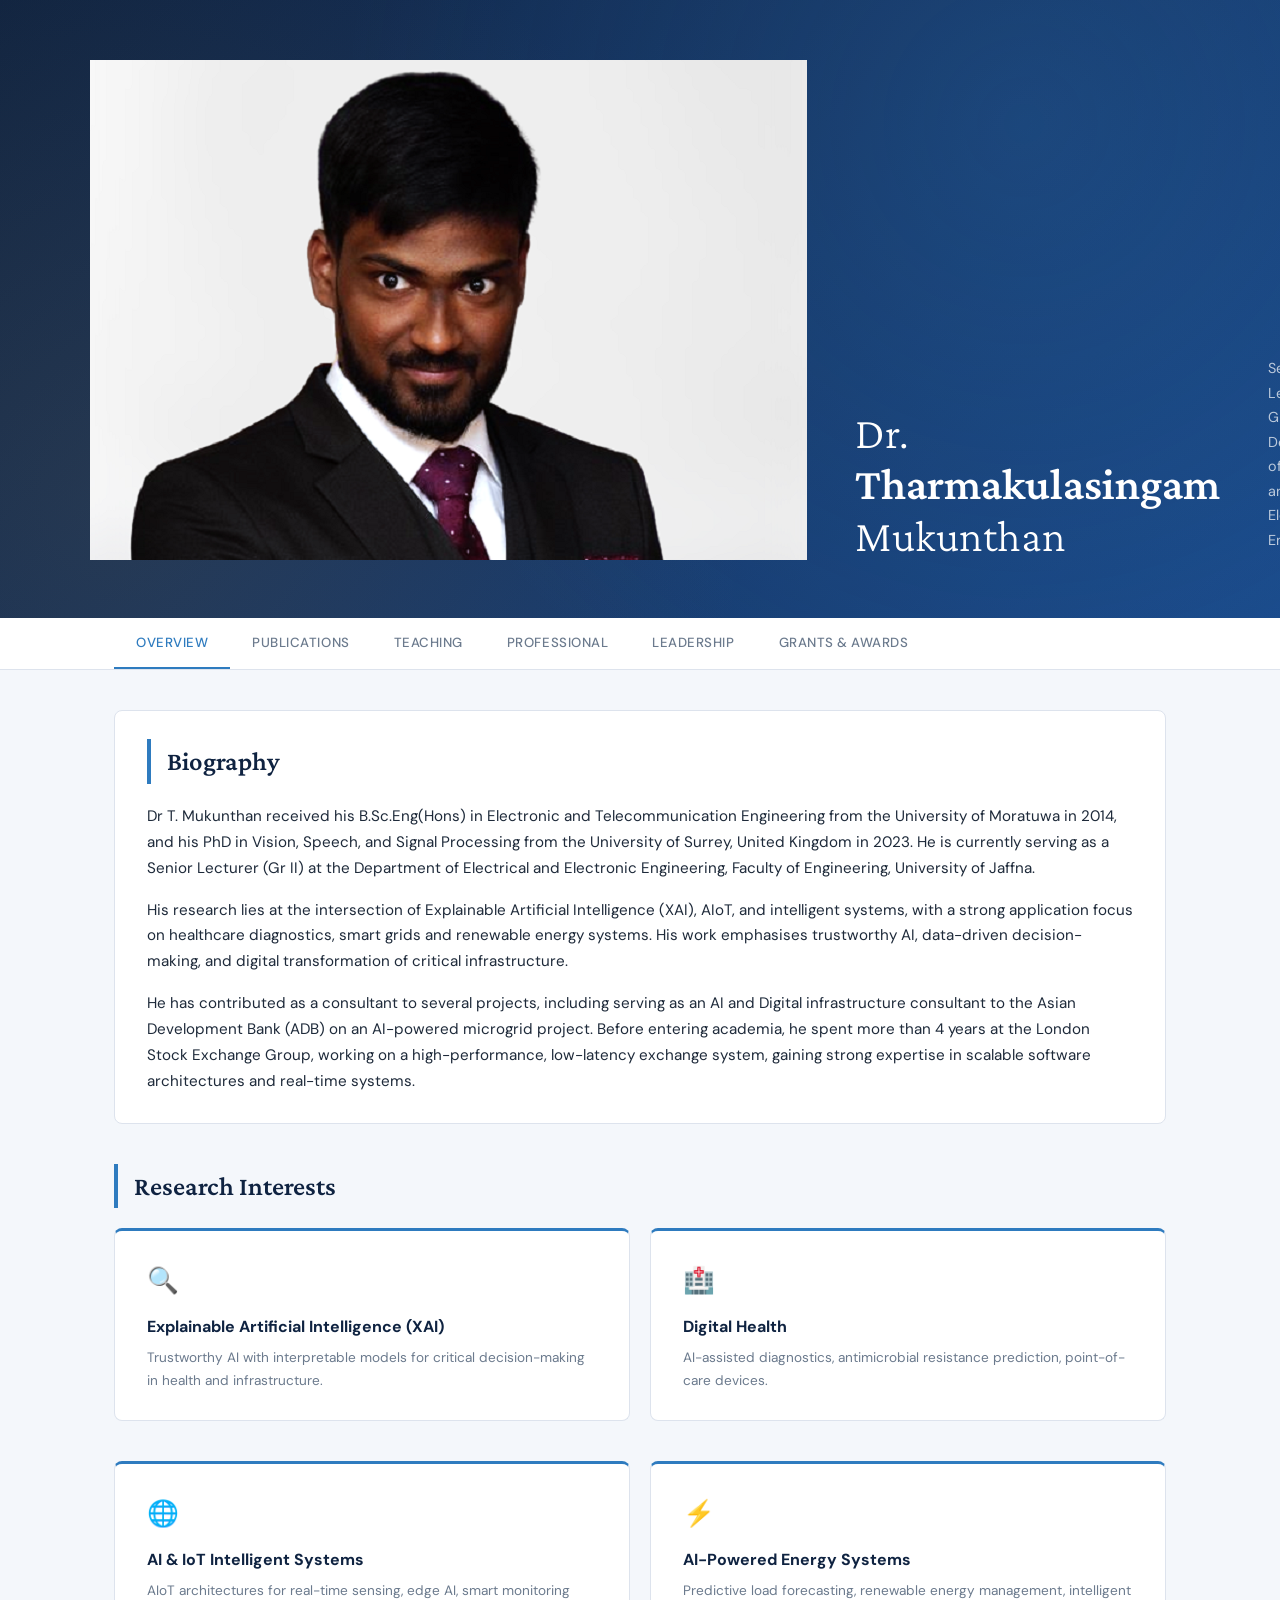
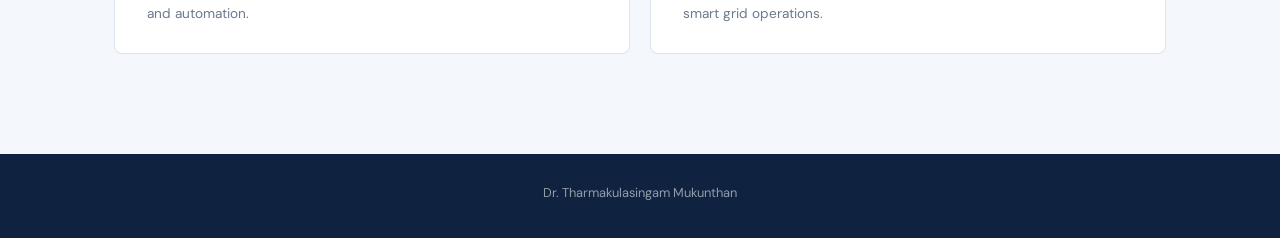
==== index.html @ 631902ad "Update index.html" ====
<!DOCTYPE html>
<script src="assets/main.js"></script>
<html lang="en">
<head>
  <meta charset="UTF-8" />
  <meta name="viewport" content="width=device-width, initial-scale=1.0" />
  <title>Dr. T. Mukunthan – Senior Lecturer, University of Jaffna</title>

  <!-- Google Fonts -->
  <link rel="preconnect" href="https://fonts.googleapis.com" />
  <link rel="preconnect" href="https://fonts.gstatic.com" crossorigin />
  <link href="https://fonts.googleapis.com/css2?family=Crimson+Pro:ital,wght@0,300;0,400;0,600;1,400&family=DM+Sans:wght@300;400;500;600&display=swap" rel="stylesheet" />

  <!-- Stylesheet -->
  <link rel="stylesheet" href="assets/style.css" />
</head>
<body>

<!-- ── NAVBAR ── -->
<!--
<nav>
  <div class="nav-inner">
    <a class="nav-logo" href="#">Dr. T. <span>Mukunthan</span></a>
    
    <ul class="nav-links">
      <li><a href="#" onclick="return switchTab('brief')"        id="nav-brief"        class="active">Overview</a></li>
      <li><a href="#" onclick="return switchTab('publications')" id="nav-publications">Publications</a></li>
      <li><a href="#" onclick="return switchTab('teaching')"     id="nav-teaching">Teaching</a></li>
      <li><a href="#" onclick="return switchTab('professional')" id="nav-professional">Professional</a></li>
      <li><a href="#" onclick="return switchTab('admin')"        id="nav-admin">Leadership</a></li>
      <li><a href="#" onclick="return switchTab('grants')"       id="nav-grants">Grants &amp; Awards</a></li>
    </ul>
   
  </div>
</nav>
-->

<!-- ── HERO ── -->
<div class="hero">
  <div class="hero-inner">
     <!-- Profile Photo -->
    <div class="hero-photo">
      <img src="images/Mukun.png" alt="Dr. Mukunthan">
    </div
      
    <div class="hero-info">
      <div class="hero-name">Dr. <strong>Tharmakulasingam</strong><br>Mukunthan</div>
      <div class="hero-title">Senior Lecturer Grade II &nbsp;·&nbsp; Department of Electrical and Electronic Engineering</div>
      <div class="hero-quals">B.Sc.Eng.(Hons)(Moratuwa) &nbsp;·&nbsp; PhD (Surrey, UK) &nbsp;·&nbsp; AMIE(SL) &nbsp;·&nbsp; MIEEE</div>
      <div class="hero-tags">
        <span class="hero-tag">Explainable AI</span>
        <span class="hero-tag">Digital Health</span>
        <span class="hero-tag">AIoT Intelligent Systems</span>
        <span class="hero-tag">AI-Powered Energy Systems</span>
      </div>
      <div class="hero-contacts">
        <a href="/cdn-cgi/l/assets#721f0719071c061a131c32171c155c18141c5c13115c1e19">✉ <span class="__cf_email__" data-cfemail="c9a4bca2bca7bda1a8a789aca7aee7a3afa7e7a8aae7a5a2">[email&#160;protected]</span></a>
        <a href="https://scholar.google.com" target="_blank">🎓 Google Scholar</a>
        <a href="https://orcid.org" target="_blank">🔗 ORCID</a>
      </div>
    </div>
  </div>
</div>

<!-- ── TAB BAR ── -->
<div class="tabs-bar">
  <div class="tabs-inner">
    <button class="tab-btn active" id="tab-brief"        onclick="switchTab('brief')">Overview</button>
    <button class="tab-btn"        id="tab-publications" onclick="switchTab('publications')">Publications</button>
    <button class="tab-btn"        id="tab-teaching"     onclick="switchTab('teaching')">Teaching</button>
    <button class="tab-btn"        id="tab-professional" onclick="switchTab('professional')">Professional</button>
    <button class="tab-btn"        id="tab-admin"        onclick="switchTab('admin')">Leadership</button>
    <button class="tab-btn"        id="tab-grants"       onclick="switchTab('grants')">Grants &amp; Awards</button>
  </div>
</div>

<!-- ── MAIN CONTENT ── -->
<main>

  <!-- ════════════════════════════════════ BRIEF ════════ -->
  <div class="tab-panel active" id="panel-brief">

    <div class="card">
      <h2 class="section-heading" style="margin-top:0">Biography</h2>
      <p style="font-size:0.95rem; margin-bottom:16px;">
        Dr T. Mukunthan received his B.Sc.Eng(Hons) in Electronic and Telecommunication Engineering from the
        University of Moratuwa in 2014, and his PhD in Vision, Speech, and Signal Processing from the
        University of Surrey, United Kingdom in 2023. He is currently serving as a Senior Lecturer (Gr II)
        at the Department of Electrical and Electronic Engineering, Faculty of Engineering, University of Jaffna.
      </p>
      <p style="font-size:0.95rem; margin-bottom:16px;">
        His research lies at the intersection of Explainable Artificial Intelligence (XAI), AIoT, and
        intelligent systems, with a strong application focus on healthcare diagnostics, smart grids and
        renewable energy systems. His work emphasises trustworthy AI, data-driven decision-making, and
        digital transformation of critical infrastructure.
      </p>
      <p style="font-size:0.95rem;">
        He has contributed as a consultant to several projects, including serving as an AI and Digital
        infrastructure consultant to the Asian Development Bank (ADB) on an AI-powered microgrid project.
        Before entering academia, he spent more than 4 years at the London Stock Exchange Group, working on
        a high-performance, low-latency exchange system, gaining strong expertise in scalable software
        architectures and real-time systems.
      </p>
    </div>

    <h2 class="section-heading">Research Interests</h2>
    <div class="grid-2">
      <div class="card interest">
        <div class="icon">🔍</div>
        <h3>Explainable Artificial Intelligence (XAI)</h3>
        <p>Trustworthy AI with interpretable models for critical decision-making in health and infrastructure.</p>
      </div>
      <div class="card interest">
        <div class="icon">🏥</div>
        <h3>Digital Health</h3>
        <p>AI-assisted diagnostics, antimicrobial resistance prediction, point-of-care devices.</p>
      </div>
      <div class="card interest">
        <div class="icon">🌐</div>
        <h3>AI &amp; IoT Intelligent Systems</h3>
        <p>AIoT architectures for real-time sensing, edge AI, smart monitoring and automation.</p>
      </div>
      <div class="card interest">
        <div class="icon">⚡</div>
        <h3>AI-Powered Energy Systems</h3>
        <p>Predictive load forecasting, renewable energy management, intelligent smart grid operations.</p>
      </div>
    </div>

    <!--
    <h2 class="section-heading">Timeline</h2>
    <div class="timeline-wrap">

      
      <div class="tl-row">
        <div class="tl-side tl-left">
          <div class="tl-card">
            <div class="tl-tag">📄 Publication</div>
            <h4>eBioMedicine – Lung Cancer Multimodal Fusion</h4>
            <p>CT deep learning, radiomics &amp; immune profiles for lung cancer diagnosis</p>
          </div>
        </div>
        <div class="tl-center">
          <div class="tl-dot"></div>
          <div class="tl-date">Mar<br>2026</div>
        </div>
        <div class="tl-side tl-right"></div>
      </div>

     
      <div class="tl-row">
        <div class="tl-side tl-left"></div>
        <div class="tl-center">
          <div class="tl-dot"></div>
          <div class="tl-date">Feb<br>2026</div>
        </div>
        <div class="tl-side tl-right">
          <div class="tl-card">
            <div class="tl-tag">📋 Consultancy</div>
            <h4>BOI Feasibility Study Report Submitted</h4>
            <p>Infrastructure readiness for 5 new BOI investment zones: Paranthan, Mankulam, Kankesanthurai, Trincomalee &amp; Iranavila</p>
          </div>
        </div>
      </div>

      
      <div class="tl-row">
        <div class="tl-side tl-left">
          <div class="tl-card">
            <div class="tl-tag">🔬 Grant</div>
            <h4>Co-PI – NSF Grant</h4>
            <p>LKR 4.8M – Portable Emission Measurement Device</p>
          </div>
        </div>
        <div class="tl-center">
          <div class="tl-dot"></div>
          <div class="tl-date">Jan<br>2026</div>
        </div>
        <div class="tl-side tl-right"></div>
      </div>

     
      <div class="tl-row">
        <div class="tl-side tl-left"></div>
        <div class="tl-center">
          <div class="tl-dot"></div>
          <div class="tl-date">Jan<br>2026</div>
        </div>
        <div class="tl-side tl-right">
          <div class="tl-card">
            <div class="tl-tag">🎤 Conference Papers</div>
            <h4>4 Papers – IEEE ICIIS 2025</h4>
            <p>Leaf disease detection, fire detection, asthma stethoscope, diabetic retinopathy</p>
          </div>
        </div>
      </div>

      
      <div class="tl-row">
        <div class="tl-side tl-left">
          <div class="tl-card">
            <div class="tl-tag">💶 Grant</div>
            <h4>ERASMUS+ ENSURE – Project Coordinator</h4>
            <p>EUR 61,579 – NetZero Skills for Sri Lanka (7 national &amp; 4 international partners)</p>
          </div>
        </div>
        <div class="tl-center">
          <div class="tl-dot"></div>
          <div class="tl-date">Dec<br>2025</div>
        </div>
        <div class="tl-side tl-right"></div>
      </div>

     
      <div class="tl-row">
        <div class="tl-side tl-left"></div>
        <div class="tl-center">
          <div class="tl-dot"></div>
          <div class="tl-date">2026</div>
        </div>
        <div class="tl-side tl-right">
          <div class="tl-card">
            <div class="tl-tag">📚 Book Chapter</div>
            <h4>Digital Transformation for the Green Energy Transition in Sri Lanka</h4>
            <p>YSF Thematic Publication 2026, National Science &amp; Technology Commission</p>
          </div>
        </div>
      </div>

      
      <div class="tl-row">
        <div class="tl-side tl-left">
          <div class="tl-card">
            <div class="tl-tag">📄 Publication</div>
            <h4>IEEE Access – AI-Driven Demand Prediction</h4>
            <p>Smart grid demand prediction using AI for intelligent energy operations</p>
          </div>
        </div>
        <div class="tl-center">
          <div class="tl-dot"></div>
          <div class="tl-date">2025</div>
        </div>
        <div class="tl-side tl-right"></div>
      </div>

     
      <div class="tl-row">
        <div class="tl-side tl-left"></div>
        <div class="tl-center">
          <div class="tl-dot"></div>
          <div class="tl-date">May<br>2024</div>
        </div>
        <div class="tl-side tl-right">
          <div class="tl-card">
            <div class="tl-tag">⚡ Consultancy</div>
            <h4>ADB – AI &amp; Digital Infrastructure Consultant</h4>
            <p>AI-Powered Smart Grid Pilot with LECO &amp; three national Engineering Faculties</p>
          </div>
        </div>
      </div>

    </div>
    -->
  </div><!-- /panel-brief -->

  <!-- ════════════════════════════════════ PUBLICATIONS ════ -->
  <div class="tab-panel" id="panel-publications">

    <div class="subsection-heading">📚 Book Chapter</div>
    <div class="card">
      <div class="pub-item">
        <p class="pub-title">Digital Transformation for the Green Energy Transition in Sri Lanka</p>
        <p class="pub-authors">G. Dilushan, Y. Pirunthapan, and <strong>M. Tharmakulasingam</strong></p>
        <p class="pub-venue">Multidisciplinary Approaches for National Development in Sri Lanka through Advances in Science and Green Technology, YSF Thematic Publication 2026, p. 722</p>
      </div>
    </div>

    <div class="subsection-heading">📄 Journal Articles</div>
    <div class="card">
      <div class="pub-item">
        <p class="pub-title">AI-Driven Demand Prediction for Smart Grid Operations</p>
        <p class="pub-authors"><strong>M. Tharmakulasingam</strong> et al.</p>
        <p class="pub-venue">IEEE Access, 2025</p>
        <p class="pub-doi" style="color:var(--accent)">⚠ Please provide full citation / DOI to complete this entry</p>
      </div>
      <div class="pub-item">
        <p class="pub-title">Fusing data from CT deep learning, CT radiomics and peripheral blood immune profiles to diagnose lung cancer in a cohort of patients experiencing symptoms</p>
        <p class="pub-authors">R. Mustapha, B. Ganeshan, S. Ellis, L. Dolcetti, <strong>M. Tharmakulasingam</strong>, et al.</p>
        <p class="pub-venue">eBioMedicine, vol. 125, p. 106173, 2026</p>
        <p class="pub-doi">doi: 10.1016/j.ebiom.2026.106173</p>
      </div>
      <div class="pub-item">
        <p class="pub-title">TransAMR: An Interpretable Transformer Model for Accurate Prediction of Antimicrobial Resistance Using Antibiotic Administration Data</p>
        <p class="pub-authors"><strong>M. Tharmakulasingam</strong>, W. Wang, M. Kerby, R. L. Ragione and A. Fernando</p>
        <p class="pub-venue">IEEE Access, vol. 11, pp. 75337–75350, 2023</p>
        <p class="pub-doi">doi: 10.1109/ACCESS.2023.3296221</p>
      </div>
      <div class="pub-item">
        <p class="pub-title">Mapping the evidence of the effects of environmental factors on the prevalence of antibiotic resistance in the non-built environment</p>
        <p class="pub-authors">I. Deza-Cruz, A. de Menezes, B. Gardner, [...] <strong>M. Tharmakulasingam</strong>, et al.</p>
        <p class="pub-venue">Environment International, vol. 202, p. 109634, 2025</p>
        <p class="pub-doi">doi: 10.1016/j.envint.2025.109634</p>
      </div>
      <div class="pub-item">
        <p class="pub-title">An in silico drug repurposing pipeline to identify drugs with the potential to inhibit SARS-CoV-2 replication</p>
        <p class="pub-authors">MacMahon M, Hwang W, Yim S, [...] <strong>Tharmakulasingam M</strong>, et al.</p>
        <p class="pub-venue">Informatics in Medicine Unlocked, vol. 43, no. 101387, 2023</p>
        <p class="pub-doi">doi: 10.1016/j.imu.2023.101387</p>
      </div>
      <div class="pub-item">
        <p class="pub-title">Explainable deep learning approach for multilabel classification of antimicrobial resistance with missing labels</p>
        <p class="pub-authors"><strong>M. Tharmakulasingam</strong>, B. Gardner, R. La Ragione and A. Fernando</p>
        <p class="pub-venue">IEEE Access, vol. 10, pp. 113073–113085</p>
      </div>
      <div class="pub-item">
        <p class="pub-title">Rectified Classifier Chains for Prediction of Antibiotic Resistance from Multi-labelled Data with Missing Labels</p>
        <p class="pub-authors"><strong>M. Tharmakulasingam</strong>, B. Gardner, R. La Ragione and A. Fernando</p>
        <p class="pub-venue">IEEE/ACM Transactions on Computational Biology and Bioinformatics, vol. 20, pp. 625–636</p>
        <p class="pub-doi">doi: 10.1109/TCBB.2022.3148577</p>
      </div>
      <div class="pub-item">
        <p class="pub-title">VIDIIA Hunter diagnostic platform: a low-cost, smartphone connected, artificial intelligence-assisted COVID-19 rapid diagnostics approved for medical use in the UK</p>
        <p class="pub-authors">Poirier A.C, [...] <strong>Tharmakulasingam M</strong>, et al.</p>
        <p class="pub-venue">Frontiers in Molecular Biosciences, 2023</p>
        <p class="pub-doi">doi: 10.3389/fmolb.2023.1144001</p>
      </div>
      <div class="pub-item">
        <p class="pub-title">An Artificial Intelligence-Assisted Portable Low-Cost Device for the Rapid Detection of SARS-CoV-2</p>
        <p class="pub-authors"><strong>M. Tharmakulasingam</strong>, N.S. Chaudhry, M. Branavan, W. Balachandran, et al.</p>
        <p class="pub-venue">Electronics, vol. 10, no. 17, 2021</p>
        <p class="pub-doi">doi: 10.3390/electronics1017206</p>
      </div>
      <div class="pub-item">
        <p class="pub-title">Artificial Intelligence-Assisted Loop Mediated Isothermal Amplification (ai-LAMP) for Rapid and Reliable Detection of SARS-CoV-2</p>
        <p class="pub-authors">M.A. Rohaim, E. Clayton, [...] <strong>M. Tharmakulasingam</strong>, et al.</p>
        <p class="pub-venue">Viruses, vol. 12, no. 9, 2020</p>
        <p class="pub-doi">doi: 10.3390/v12090972</p>
      </div>
      <div class="pub-item">
        <p class="pub-title">A blockchain-based database management system</p>
        <p class="pub-authors">S. Jeyakumar, <strong>M. Tharmakulasingam</strong>, and V. Muthukkumarasamy</p>
        <p class="pub-venue">The Knowledge Engineering Review, Cambridge University Press, vol. 35, p. e20, 2020</p>
      </div>
      <div class="pub-item">
        <p class="pub-title">Mapping the evidence of the effects of environmental factors on the prevalence of antibiotic resistance in the non-built environment: Protocol for a systematic evidence map</p>
        <p class="pub-authors">Gardner B., Betson M., [...] <strong>Tharmakulasingam, M.</strong>, et al.</p>
        <p class="pub-venue">Environment International, 2022</p>
        <p class="pub-doi">doi: 10.1016/j.envint.2022.107707</p>
      </div>
      <div class="pub-item">
        <p class="pub-title">A Portable Remote Medical Consultation System for the Use of Distant Rural Communities</p>
        <p class="pub-authors">S.P. Kumarawadu, N.D. Nanayakkara, B. Thavaneswaran, <strong>M. Tharmakulsingam</strong>, et al.</p>
        <p class="pub-venue">Rajshahi University Journal of Science and Engineering, vol. 43, pp. 81–87, 2015</p>
      </div>
    </div>

    <div class="subsection-heading">🎤 Selected Conference Papers</div>
    <div class="card">
      <div class="pub-item">
        <p class="pub-title">A Lightweight Modular Pipeline for Edge-Optimized Leaf Disease Detection</p>
        <p class="pub-authors">R. Radhakrishnan, M. A. Messiyas, and <strong>M. Tharmakulasingam</strong></p>
        <p class="pub-venue">2025 IEEE 19th International Conference on Industrial and Information Systems (ICIIS), Peradeniya, Sri Lanka, 2026, pp. 395–400</p>
        <p class="pub-doi">doi: 10.1109/ICIIS69028.2026.11450780 &nbsp;·&nbsp; <a href="https://ieeexplore.ieee.org/document/11450780" target="_blank">IEEE Xplore ↗</a></p>
      </div>
      <div class="pub-item">
        <p class="pub-title">Wi-Fi CSI Based Indoor Fire Detection System</p>
        <p class="pub-authors">J. Weckasinghe, S. Thayaparan, and <strong>M. Tharmakulasingam</strong></p>
        <p class="pub-venue">2025 IEEE 19th International Conference on Industrial and Information Systems (ICIIS), Peradeniya, Sri Lanka, 2026</p>
        <p class="pub-doi">doi: 10.1109/ICIIS69028.2026.11453560 &nbsp;·&nbsp; <a href="https://ieeexplore.ieee.org/document/11453560" target="_blank">IEEE Xplore ↗</a></p>
      </div>
      <div class="pub-item">
        <p class="pub-title">AI Powered Wireless Stethoscope for Real-Time Asthma Detection</p>
        <p class="pub-authors">M. Ravindran, D. Rasa Kumara, R. Krishnarajah, S. Gunaseelan, N. Sivapaskaran, and <strong>M. Tharmakulasingam</strong></p>
        <p class="pub-venue">2025 IEEE 19th International Conference on Industrial and Information Systems (ICIIS), Peradeniya, Sri Lanka, 2026</p>
        <p class="pub-doi">doi: 10.1109/ICIIS69028.2026.11450865 &nbsp;·&nbsp; <a href="https://ieeexplore.ieee.org/document/11450865" target="_blank">IEEE Xplore ↗</a></p>
      </div>
      <div class="pub-item">
        <p class="pub-title">Deep Learning Models for Automatic Diabetic Retinopathy Diagnosis</p>
        <p class="pub-authors">N. Rajendran and <strong>M. Tharmakulasingam</strong></p>
        <p class="pub-venue">2025 IEEE 19th International Conference on Industrial and Information Systems (ICIIS), Peradeniya, Sri Lanka, 2026</p>
        <p class="pub-doi">doi: 10.1109/ICIIS69028.2026.11450881 &nbsp;·&nbsp; <a href="https://ieeexplore.ieee.org/document/11450881" target="_blank">IEEE Xplore ↗</a></p>
      </div>
      <div class="pub-item">
        <p class="pub-title">GAN-Based Leaf Image Inpainting for Occlusion Recovery</p>
        <p class="pub-authors">R. Roycetheeban, A. M. Mathushanth, and <strong>M. Tharmakulasingam</strong></p>
        <p class="pub-venue">2nd International Conference on Digital Technologies for Sustainable Agriculture, Kilinochchi, Sri Lanka, 2025</p>
        <p class="pub-doi"><a href="https://ieeexplore.ieee.org/document/11450644" target="_blank">IEEE Xplore ↗</a></p>
      </div>
      <div class="pub-item">
        <p class="pub-title">Predictive Air Quality Monitoring System with Adaptive Sampling and 4G LTE</p>
        <p class="pub-authors">S. Kogulshiyam, P. Whyshnavi, R. Yesindan, R. Valluvan, T. Thiruvaran, and <strong>T. Mukunthan</strong></p>
        <p class="pub-venue">6th International Conference on Advanced Research in Computing (ICARC), Sabaragamuwa University of Sri Lanka, Feb. 2026</p>
        <p class="pub-doi">doi: 10.1109/ICARC63952.2026.11455061 &nbsp;·&nbsp; <a href="https://ieeexplore.ieee.org/document/11455061" target="_blank">IEEE Xplore ↗</a></p>
      </div>
      <div class="pub-item">
        <p class="pub-title">Modified Boundary Scan Cell for Faster Continuous Monitoring</p>
        <p class="pub-authors">S. M. A. Hemal, S. Thayaparan and <strong>M. Tharmakulasingam</strong></p>
        <p class="pub-venue">2025 Moratuwa Engineering Research Conference (MERCon), pp. 66–71</p>
        <p class="pub-doi">doi: 10.1109/MERCon67903.2025.11217119 &nbsp;·&nbsp; <a href="https://ieeexplore.ieee.org/document/11217119" target="_blank">IEEE Xplore ↗</a></p>
      </div>
      <div class="pub-item">
        <p class="pub-title">NB-AirStream: Advancing Air Quality Monitoring with LoRa and NB-IoT Integration</p>
        <p class="pub-authors">R. Yesindan, S. Sangiya, R. Valluvan, <strong>T. Mukunthan</strong>, K. Ahilan, and M. Pravina</p>
        <p class="pub-venue">2024 IEEE International Conference on Electronics, Computing and Communication Technologies (CONECCT)</p>
        <p class="pub-doi">doi: 10.1109/CONECCT62155.2024.10677140</p>
      </div>
      <div class="pub-item">
        <p class="pub-title">Backward Feature Elimination for Accurate Pathogen Recognition Using Portable Electronic Nose</p>
        <p class="pub-authors"><strong>M. Tharmakulasingam</strong>, C. Topal, A. Fernando, and R. La Ragione</p>
        <p class="pub-venue">2020 IEEE International Conference on Consumer Electronics (ICCE), pp. 1–5</p>
        <p class="pub-doi">doi: 10.1109/ICCE46568.2020.9043043</p>
      </div>
      <div class="pub-item">
        <p class="pub-title">Improved Pathogen Recognition using Non-Euclidean Distance Metrics and Weighted kNN</p>
        <p class="pub-authors"><strong>M. Tharmakulasingam</strong>, C. Topal, A. Fernando, and R. La Ragione</p>
        <p class="pub-venue">2019 6th International Conference on Biomedical and Bioinformatics Engineering, pp. 118–124</p>
        <p class="pub-doi">doi: 10.1145/3375923.3375956</p>
      </div>
      <div class="pub-item">
        <p class="pub-title">Blockchain-based Database Management System for IoT Applications Connected with Cloud</p>
        <p class="pub-authors"><strong>M. Tharmakulasingam</strong>, S. Jeyakumar, and V. Muthukkumarasamy</p>
        <p class="pub-venue">3rd Symposium on Distributed Ledger Technology, Griffith University, 2018</p>
      </div>
    </div>

    <div class="subsection-heading">📋 Selected Abstract</div>
    <div class="card">
      <div class="pub-item">
        <p class="pub-title">Multimodal Signatures for Enhanced Lung Cancer Detection and Interpretability</p>
        <p class="pub-authors"><strong>M. Tharmakulasingam</strong>, R. Mustapha, B. Ganeshan, S. Ellis, L. Dolcetti, et al.</p>
        <p class="pub-venue">The Early Detection of Cancer Conference, CRUK, 2023</p>
      </div>
    </div>
  </div><!-- /panel-publications -->

  <!-- ════════════════════════════════════ TEACHING ════════ -->
  <div class="tab-panel" id="panel-teaching">

    <h2 class="section-heading">University of Jaffna</h2>
    <div class="grid-2">
      <div class="card">
        <div class="subsection-heading" style="margin-top:0">Lecturing</div>
        <ul class="styled-list">
          <li>Wireless and Mobile Communications (2023–Present)</li>
          <li>Modern Mobile Communication Architecture and Applications (2023–Present)</li>
          <li>Communication Network Design (2025–Present)</li>
          <li>Optical Communication (2018, 2025–Present)</li>
          <li>Introduction to Electronics and Instrumentation (2018, 2025)</li>
          <li>Electrical and Electronic Engineering Design Proficiency (2023–Present)</li>
        </ul>
      </div>
      <div class="card">
        <div class="subsection-heading" style="margin-top:0">Design &amp; Project Coordination</div>
        <ul class="styled-list">
          <li>EEE Research Project I, II, III (2024–Present)</li>
          <li>EEE Design Proficiency (2023–Present)</li>
          <li>Design and Prototyping (2026)</li>
          <li>Supervising AI and IoT-related undergraduate projects</li>
        </ul>
      </div>
    </div>

    <h2 class="section-heading">University of Surrey</h2>
    <div class="card">
      <div class="grid-2">
        <div>
          <div class="subsection-heading" style="margin-top:0">Tutor / Lab Demonstrator</div>
          <ul class="styled-list">
            <li>Advanced Signal Processing (Tutor)</li>
            <li>Electronics Lab (Lab Demonstrator)</li>
            <li>Level 2 Teambuilding Workshop</li>
            <li>Computer and Digital Logic (Python Lab)</li>
            <li>C++ and Object-Oriented Design</li>
            <li>Fundamentals of Digital Signal Processing</li>
          </ul>
        </div>
        <div>
          <div class="subsection-heading" style="margin-top:0">Master Projects Co-supervised</div>
          <ul class="styled-list">
            <li>Transfer Learning for Diabetic Retinopathy Detection</li>
            <li>Exploring BioBERT in the Generation of Radiology Reports from Chest X-Rays</li>
            <li>Glaucoma Prediction Based on Retina Images</li>
          </ul>
        </div>
      </div>
    </div>

    <h2 class="section-heading">Visiting Lectures</h2>
    <div class="card">
      <div class="exp-row">
        <div class="exp-date">2025</div>
        <div class="exp-body">
          <h4>IoT and Embedded Systems</h4>
          <p>Dept. of Information and Communication Technology, Uva Wellassa University of Sri Lanka</p>
        </div>
      </div>
      <div class="exp-row">
        <div class="exp-date">2024–2025</div>
        <div class="exp-body">
          <h4>IoT in Emerging Trends in Computer Science</h4>
          <p>Dept. of Computer Science, Faculty of Science, University of Jaffna</p>
        </div>
      </div>
      <div class="exp-row">
        <div class="exp-date">2017</div>
        <div class="exp-body">
          <h4>Network Application Design, Human-Computer Interaction</h4>
          <p>Dept. of Computer Engineering, Faculty of Engineering, University of Jaffna</p>
        </div>
      </div>
    </div>

    <h2 class="section-heading">Other (Voluntary)</h2>
    <div class="card">
      <ul class="styled-list">
        <li>Resource Person for free Data Science certificate course, UKI (2025)</li>
        <li>Resource Person for free industrial AIoT Bootcamp by Senzmate – Generative AI and LLMs in Practice: From Theory to Applications (2024)</li>
      </ul>
    </div>
  </div><!-- /panel-teaching -->

  <!-- ════════════════════════════════════ PROFESSIONAL ═══ -->
  <div class="tab-panel" id="panel-professional">

    <h2 class="section-heading">Consulting &amp; Advisory</h2>
    <div class="card">
      <div class="exp-row">
        <div class="exp-date">2024–2026</div>
        <div class="exp-body">
          <h4>AI and Digital Infrastructure Consultant – Asian Development Bank (ADB)</h4>
          <p>AI-Powered Smart Grid Pilot Implementation: AI-based grid control and market model in collaboration with LECO and three national Engineering Faculties. Focuses on predictive load forecasting, renewable energy management, and intelligent market operations.</p>
        </div>
      </div>
      <div class="exp-row">
        <div class="exp-date">Sep 2025 – Feb 2026</div>
        <div class="exp-body">
          <h4>BOI Infrastructure Consultant</h4>
          <p>Feasibility study on infrastructure readiness (power systems, water supply, road network) to support five new BOI investment zones: Paranthan, Mankulam, Kankesanthurai, Trincomalee, and Iranavila.</p>
        </div>
      </div>
      <div class="exp-row">
        <div class="exp-date">2020–2026</div>
        <div class="exp-body">
          <h4>Machine Learning Consultant – Senzmate</h4>
          <p>AI models for predictive maintenance, vegetable price forecasting, anomaly detection in warehouses, and GAN-based hair restyle projects.</p>
        </div>
      </div>
    </div>

    <h2 class="section-heading">Research Engagement</h2>
    <div class="card">
      <div class="exp-row">
        <div class="exp-date">Sep 2022 – Jun 2023</div>
        <div class="exp-body">
          <h4>Research Associate – Comprehensive Cancer Centre, King's College London</h4>
          <p>Developed multimodal data analysis to detect lung cancer using exosomes, radiomics, and immune data.</p>
        </div>
      </div>
      <div class="exp-row">
        <div class="exp-date">Feb 2019 – Sep 2022</div>
        <div class="exp-body">
          <h4>Post Graduate Researcher (PhD) – CVSSP, University of Surrey</h4>
          <p>Collaborated on AI-Assisted Portable Device for SARS-CoV-2 detection (Lancaster, Brunel, Vidiia); Low-Cost Portable Molecular Diagnostic Platform for Poultry Pathogens (LMDP); CONTENT4ALL project for sign language broadcasting.</p>
        </div>
      </div>
    </div>

    <h2 class="section-heading">Industry Roles</h2>
    <div class="card">
      <div class="exp-row">
        <div class="exp-date">Apr 2017 – Apr 2018</div>
        <div class="exp-body">
          <h4>Specialist Software Engineer – London Stock Exchange Group</h4>
          <p>C++, Agile, Python, Oracle DB, OOP, Design Patterns, Performance Improvement, Fault Tolerance, Behaviour-driven development.</p>
        </div>
      </div>
      <div class="exp-row">
        <div class="exp-date">Apr 2016 – Mar 2017</div>
        <div class="exp-body">
          <h4>Senior Software Engineer – London Stock Exchange Group</h4>
          <p>C++, Python, PL/SQL, JAVA, Oracle DB, FIX Protocol, Design Patterns, Fault Tolerance.</p>
        </div>
      </div>
      <div class="exp-row">
        <div class="exp-date">Apr 2014 – Mar 2016</div>
        <div class="exp-body">
          <h4>Software Engineer – MillenniumIT, London Stock Exchange Group</h4>
          <p>C++, Perl scripting, PL/SQL, Oracle DB, Java, OOP, FIX to FPML test tool development.</p>
        </div>
      </div>
    </div>
  </div><!-- /panel-professional -->

  <!-- ════════════════════════════════════ ADMIN ═══════════ -->
  <div class="tab-panel" id="panel-admin">

    <h2 class="section-heading">University of Jaffna – Administrative Roles</h2>
    <div class="card">
      <ul class="styled-list">
        <li>Deputy Proctor, Faculty of Engineering (2023 Aug – Present)</li>
        <li>Career Guidance Coordinator, Faculty of Engineering (Dec 2024 – Present)</li>
        <li>Coordinator, Renewable Energy Park, University of Jaffna (2024 Aug – Present)</li>
        <li>Member, Sports Advisory Board, University of Jaffna (Feb 2025 – Present)</li>
        <li>Faculty Board Representative to the Senate (Jan 2024 – Present)</li>
        <li>Member, Social Reconciliation Centre (SRC) (2025 Aug – Present)</li>
        <li>IESL Liaison Officer, Faculty of Engineering (2025 – Present)</li>
        <li>Coordinator, SLT–University of Jaffna MoU and Collaboration (2023 Aug – 2024 Dec)</li>
        <li>Coordinator, LECO–University of Jaffna MoU and Collaboration (2024 – Present)</li>
        <li>Coordinator, Mindox–University of Jaffna MoU and Collaboration (2025 – Present)</li>
        <li>Senior Treasurer, Electrical and Electronic Engineering Society (EEES) (2024 Aug – Present)</li>
        <li>Internal Quality Assurance Cell member, Faculty of Engineering (Jul 2023 – Present)</li>
        <li>Academic Development and Planning Committee (ADPC) member, Faculty of Engineering (Aug 2025 – Present)</li>
      </ul>
    </div>

    <h2 class="section-heading">Conferences &amp; Events</h2>
    <div class="card">
      <ul class="styled-list">
        <li>Editor, International Conference on Engineering, University of Jaffna, 2026</li>
        <li>Coordinator, Faculty of Engineering Career Fair (2025)</li>
        <li>Advisory Committee member, IEEE ComSoc Summer School Series, University of Jaffna (August 2025)</li>
        <li>Coordinator, Faculty Orientation Programme for new intake (2024)</li>
        <li>Finance Chair, 2nd International Conference on Digital Technologies and Sustainable Agriculture (May 2025)</li>
        <li>Program Leader, Shaping Futures Conference, Doctoral College, University of Surrey (Jun 2021)</li>
        <li>Co-chair, Local Organising Committee, 9th ICIAfS International Conference (Dec 2018)</li>
      </ul>
    </div>

    <h2 class="section-heading">Other Leadership</h2>
    <div class="card">
      <ul class="styled-list">
        <li>Students/Young Professionals Activities Coordinator, IEEE Signal Processing Society (SPS) Sri Lanka Section (2024 Jan – 2024 Dec)</li>
        <li>Lead Ambassador, IEEE R10 Adhoc Committee on Entrepreneurship and Innovation – Sri Lanka Section (2024)</li>
        <li>Reviewer: IEEE Journal of Biomedical and Health Informatics, IEEE Access, IET Biometrics Journal</li>
      </ul>
    </div>
  </div><!-- /panel-admin -->

  <!-- ════════════════════════════════════ GRANTS ══════════ -->
  <div class="tab-panel" id="panel-grants">

    <h2 class="section-heading">Research Grants</h2>

    <div class="award-card">
      <h4>ERASMUS+ Grant – ENSURE Project <span class="badge badge-blue">EUR 61,579</span></h4>
      <p>Project Coordinator for "Empowering NetZero Skills for Sri Lanka's Sustainable and Resilient Future (ENSURE)" in collaboration with seven national institutions and four international universities. Dec 2025 – Dec 2027.</p>
    </div>
    <div class="award-card">
      <h4>NSF Grant – Portable Emission Measurement Device <span class="badge badge-blue">LKR 4.8 Million</span></h4>
      <p>Co-PI for development of a portable emission measurement device. Jan 2026 – Dec 2026.</p>
    </div>
    <div class="award-card">
      <h4>UBL Research Grant – IoT Footfall &amp; Facial Recognition (RDC/AHEAD/RA3/JFN/UBL/CA/25) <span class="badge badge-blue">LKR 500,000</span></h4>
      <p>IoT-powered footfall and advanced facial recognition system with edge-AI deployment and prototype validation.</p>
    </div>
    <div class="award-card">
      <h4>UBL Research Grant – Explainable AI for Disease Prediction (RDC/AHEAD/RA3/JFN/UBL/CA/14) <span class="badge badge-blue">LKR 400,000</span></h4>
      <p>Explainable AI framework for disease prediction with advanced model interpretability techniques.</p>
    </div>

    <h2 class="section-heading">Awards &amp; Recognition</h2>

    <div class="subsection-heading">Individual</div>
    <div class="award-card">
      <h4>University of Surrey Studentship: CVSSP &amp; Zoetis <span class="badge badge-gold">Full Scholarship</span></h4>
      <p>Successfully secured a full scholarship with tuition fee and stipend to carry out PhD based on proposal. Jan 2019 – Mar 2022.</p>
    </div>
    <div class="award-card">
      <h4>Scholarship – Conception X Program <span class="badge badge-gold">Scholarship</span></h4>
      <p>Competitive deep-tech entrepreneurship program from leading UK PhD programs. Validated AI-based disease prediction tools, conducted market analysis, and developed startup business models. Mar 2022 – Nov 2022.</p>
    </div>
    <div class="award-card">
      <h4>Dialog Merit Scholarship for Academic Excellence <span class="badge badge-gold">1st in Jaffna District</span></h4>
      <p>Ranked 1st in Jaffna District for GCE Advanced Level Mathematics Stream 2008. August 2009.</p>
    </div>
    <div class="award-card">
      <h4>University Honours for Athletics – SLUG 2013</h4>
      <p>Represented the University of Moratuwa in Javelin Throw at SLUG-2013, where the university emerged as the overall champion.</p>
    </div>

    <div class="subsection-heading">Project Team Awards</div>
    <div class="award-card">
      <h4>Winner – MIT Hack4theFuture (AI &amp; Future of Healthcare track) <span class="badge badge-gold">Winner</span></h4>
      <p>Diabetic Retinopathy prediction product for personalised home diagnosis was selected as the winner. Nov 2020.</p>
    </div>
    <div class="award-card">
      <h4>Second Runner-up – McGinnis Venture Competition <span class="badge badge-gold">2nd Runner-up</span></h4>
      <p>E-carebetics prototype for predicting Retinopathy using XAI model, mobile app, and easy-to-build fundus camera with innovative illumination. Mar 2022.</p>
    </div>

    <div class="subsection-heading">Supervised Student Awards</div>
    <div class="award-card">
      <h4>IoT System for Indoor Air Quality Monitoring <span class="badge badge-gold">1st Place</span></h4>
      <p>First place in the IEEE IAS Undergraduate Student Design Contest.</p>
    </div>
    <div class="award-card">
      <h4>Intelligent Dental Care Kit <span class="badge badge-gold">Bronze</span></h4>
      <p>Bronze medal at the IEEE R10 HTC 2024 Innovation Challenge.</p>
    </div>
    <div class="award-card">
      <h4>AIoT Driven Green House Monitoring and Predictive Analysis</h4>
      <p>Selected to showcase in the Sri Lankan AI Expo under the University Category.</p>
    </div>

  </div><!-- /panel-grants -->

</main>

<!-- ── FOOTER ── -->
<footer>
  <p>Dr. Tharmakulasingam Mukunthan </p>
  <p style="margin-top:6px;">
    <a href="/cdn-cgi/l/email-protection#d8b5adb3adb6acb0b9b698bdb6bff6b2beb6f6b9bbf6b4b3"><span class="__cf_email__" dat
---- assets/style.css ----
/* ── CSS VARIABLES ── */
:root {
  --navy: #0f2341;
  --blue: #1a4a8a;
  --sky: #2e7bbf;
  --accent: #c8922a;
  --light: #f4f7fb;
  --white: #ffffff;
  --text: #1e2a3a;
  --muted: #6b7a8d;
  --border: #dde3ed;
}

*, *::before, *::after { box-sizing: border-box; margin: 0; padding: 0; }

body {
  font-family: 'DM Sans', sans-serif;
  background: var(--light);
  color: var(--text);
  line-height: 1.7;
}

/* ── NAVBAR ── */
nav {
  background: var(--white);
  border-bottom: 3px solid var(--sky);
  position: sticky;
  top: 0;
  z-index: 100;
  box-shadow: 0 2px 12px rgba(0,0,0,0.08);
}
.nav-inner {
  max-width: 1100px;
  margin: 0 auto;
  padding: 0 24px;
  display: flex;
  align-items: center;
  justify-content: space-between;
  gap: 16px;
}
.nav-logo {
  font-family: 'Crimson Pro', serif;
  font-size: 1.15rem;
  font-weight: 600;
  color: var(--navy);
  padding: 14px 0;
  text-decoration: none;
  letter-spacing: 0.01em;
}
.nav-logo span { color: var(--sky); }
.nav-links {
  display: flex;
  gap: 4px;
  list-style: none;
}
.nav-links a {
  display: block;
  padding: 18px 14px;
  font-size: 0.83rem;
  font-weight: 500;
  color: var(--muted);
  text-decoration: none;
  letter-spacing: 0.02em;
  text-transform: uppercase;
  transition: color 0.2s;
  border-bottom: 3px solid transparent;
  margin-bottom: -3px;
}
.nav-links a:hover, .nav-links a.active {
  color: var(--sky);
  border-bottom-color: var(--sky);
}

/* ── HERO / PROFILE ── */
.hero {
  background: linear-gradient(135deg, var(--navy) 0%, #163563 50%, var(--blue) 100%);
  color: white;
  padding: 60px 24px 50px;
  overflow: hidden;
  position: relative;
}
.hero::before {
  content: '';
  position: absolute;
  inset: 0;
  background-image:
    radial-gradient(circle at 80% 20%, rgba(46,123,191,0.2) 0%, transparent 60%),
    radial-gradient(circle at 10% 80%, rgba(200,146,42,0.1) 0%, transparent 50%);
}
.hero-inner {
  max-width: 1100px;
  margin: 0 auto;
  display: flex;
  align-items: flex-end;
  gap: 48px;
  position: relative;
}
.hero-info {
  padding-bottom: 0;
  flex: 1;
}
.hero-name {
  font-family: 'Crimson Pro', serif;
  font-size: 2.8rem;
  font-weight: 300;
  line-height: 1.15;
  margin-bottom: 6px;
}
.hero-name strong { font-weight: 600; }
.hero-title {
  font-size: 0.9rem;
  color: rgba(255,255,255,0.7);
  margin-bottom: 16px;
}
.hero-quals {
  color: rgba(255,255,255,0.55);
  font-style: italic;
  margin-bottom: 20px;
  font-family: 'Crimson Pro', serif;
  font-size: 0.95rem;
}
.hero-tags {
  display: flex;
  flex-wrap: wrap;
  gap: 8px;
  margin-bottom: 20px;
}
.hero-tag {
  background: rgba(46,123,191,0.25);
  border: 1px solid rgba(46,123,191,0.4);
  border-radius: 20px;
  padding: 4px 14px;
  font-size: 0.78rem;
  color: rgba(255,255,255,0.85);
}
.hero-contacts {
  display: flex;
  gap: 16px;
  flex-wrap: wrap;
}
.hero-contacts a {
  color: rgba(255,255,255,0.75);
  font-size: 0.82rem;
  text-decoration: none;
  display: flex;
  align-items: center;
  gap: 6px;
}
.hero-contacts a:hover { color: #fff; }

/* ── TAB BAR ── */
.tabs-bar {
  background: var(--white);
  border-bottom: 1px solid var(--border);
  position: sticky;
  top: 57px;
  z-index: 90;
}
.tabs-inner {
  max-width: 1100px;
  margin: 0 auto;
  padding: 0 24px;
  display: flex;
  gap: 0;
  overflow-x: auto;
}
.tab-btn {
  flex-shrink: 0;
  padding: 16px 22px;
  font-size: 0.83rem;
  font-weight: 500;
  letter-spacing: 0.04em;
  text-transform: uppercase;
  color: var(--muted);
  border: none;
  background: none;
  cursor: pointer;
  border-bottom: 3px solid transparent;
  margin-bottom: -1px;
  transition: color 0.2s, border-color 0.2s;
  font-family: 'DM Sans', sans-serif;
}
.tab-btn.active, .tab-btn:hover {
  color: var(--sky);
  border-bottom-color: var(--sky);
}

/* ── MAIN CONTENT ── */
main {
  max-width: 1100px;
  margin: 0 auto;
  padding: 40px 24px 80px;
}

.tab-panel { display: none; }
.tab-panel.active { display: block; }

/* ── SECTION HEADING ── */
.section-heading {
  font-family: 'Crimson Pro', serif;
  font-size: 1.65rem;
  font-weight: 600;
  color: var(--navy);
  border-left: 4px solid var(--sky);
  padding-left: 16px;
  margin: 40px 0 20px;
}
.section-heading:first-child { margin-top: 0; }

.subsection-heading {
  font-size: 0.85rem;
  font-weight: 600;
  text-transform: uppercase;
  letter-spacing: 0.1em;
  color: var(--sky);
  margin: 32px 0 14px;
}

/* ── CARDS ── */
.card {
  background: var(--white);
  border-radius: 8px;
  border: 1px solid var(--border);
  padding: 28px 32px;
  margin-bottom: 20px;
}

/* ── PUBLICATION ITEM ── */
.pub-item {
  padding: 16px 0;
  border-bottom: 1px solid var(--border);
  font-size: 0.9rem;
  line-height: 1.65;
}
.pub-item:last-child { border-bottom: none; }
.pub-item .pub-title {
  font-weight: 500;
  color: var(--navy);
}
.pub-item .pub-authors { color: var(--muted); font-size: 0.85rem; }
.pub-item .pub-venue {
  font-style: italic;
  color: var(--sky);
  font-size: 0.85rem;
}
.pub-item .pub-doi {
  font-size: 0.78rem;
  color: var(--accent);
}

/* ── GRID ── */
.grid-2 {
  display: grid;
  grid-template-columns: 1fr 1fr;
  gap: 20px;
}

/* ── EXPERIENCE ROW ── */
.exp-row {
  display: flex;
  gap: 20px;
  padding: 16px 0;
  border-bottom: 1px solid var(--border);
}
.exp-row:last-child { border-bottom: none; }
.exp-date {
  flex-shrink: 0;
  width: 130px;
  font-size: 0.78rem;
  font-weight: 500;
  color: var(--accent);
  padding-top: 2px;
}
.exp-body h4 {
  font-size: 0.92rem;
  font-weight: 600;
  color: var(--navy);
  margin-bottom: 2px;
}
.exp-body p {
  font-size: 0.85rem;
  color: var(--muted);
}

/* ── LIST ── */
.styled-list {
  list-style: none;
  padding: 0;
}
.styled-list li {
  padding: 7px 0 7px 20px;
  position: relative;
  font-size: 0.88rem;
  border-bottom: 1px dashed var(--border);
}
.styled-list li:last-child { border-bottom: none; }
.styled-list li::before {
  content: '';
  position: absolute;
  left: 4px;
  top: 16px;
  width: 6px;
  height: 6px;
  background: var(--sky);
  border-radius: 50%;
}

/* ── GRANT/AWARD CARD ── */
.award-card {
  background: var(--white);
  border: 1px solid var(--border);
  border-left: 4px solid var(--accent);
  border-radius: 0 8px 8px 0;
  padding: 16px 20px;
  margin-bottom: 12px;
  font-size: 0.88rem;
}
.award-card h4 {
  font-size: 0.92rem;
  font-weight: 600;
  color: var(--navy);
  margin-bottom: 4px;
}
.award-card p { color: var(--muted); }

/* ── BADGE ── */
.badge {
  display: inline-block;
  padding: 2px 10px;
  border-radius: 12px;
  font-size: 0.72rem;
  font-weight: 600;
  letter-spacing: 0.05em;
  text-transform: uppercase;
  margin-right: 6px;
}
.badge-blue { background: #dbeeff; color: var(--sky); }
.badge-gold { background: #fff2db; color: #9a6e1a; }

/* ── RESEARCH INTEREST CARDS ── */
.card.interest {
  border-top: 3px solid var(--sky);
}
.card.interest .icon {
  font-size: 1.6rem;
  margin-bottom: 10px;
}
.card.interest h3 {
  font-size: 1rem;
  color: var(--navy);
  margin-bottom: 6px;
}
.card.interest p {
  font-size: 0.85rem;
  color: var(--muted);
}

/* ── FOOTER ── */
footer {
  background: var(--navy);
  color: rgba(255,255,255,0.55);
  text-align: center;
  padding: 28px 24px;
  font-size: 0.8rem;
}
footer a { color: rgba(255,255,255,0.7); }

/* ── RESPONSIVE ── */
@media (max-width: 768px) {
  .hero-inner { flex-direction: column; align-items: flex-start; }
  .hero-photo { width: 130px; height: 160px; align-self: unset; }
  .hero-name { font-size: 2rem; }
  .nav-links { display: none; }
  .exp-date { width: 90px; font-size: 0.72rem; }
  .grid-2 { grid-template-columns: 1fr; }
}

/* ── TIMELINE ── */
.timeline-wrap { margin-bottom: 8px; }
.tl-row {
  display: grid;
  grid-template-columns: 1fr 72px 1fr;
  align-items: start;
  margin-bottom: 0;
}
.tl-side { padding: 8px 0; }
.tl-left { display: flex; justify-content: flex-end; padding-right: 14px; }
.tl-right { padding-left: 14px; }
.tl-center {
  display: flex;
  flex-direction: column;
  align-items: center;
  position: relative;
  padding-top: 8px;
}
.tl-center::before {
  content: '';
  position: absolute;
  top: 0; bottom: -8px;
  left: 50%;
  width: 2px;
  background: linear-gradient(to bottom, var(--sky), var(--border));
  transform: translateX(-50%);
  z-index: 0;
}
.tl-row:last-child .tl-center::before {
  background: linear-gradient(to bottom, var(--border), transparent);
}
.tl-dot {
  width: 11px; height: 11px;
  border-radius: 50%;
  background: var(--sky);
  border: 2.5px solid var(--light);
  z-index: 1;
  flex-shrink: 0;
}
.tl-dot-muted { background: var(--muted); }
.tl-date {
  font-size: 10px;
  font-weight: 700;
  color: var(--sky);
  text-align: center;
  line-height: 1.25;
  margin-top: 4px;
  z-index: 1;
  letter-spacing: 0.02em;
}
.tl-muted { color: var(--muted) !important; }
.tl-card {
  background: var(--white);
  border-radius: var(--border-radius, 8px);
  border: 1px solid var(--border);
  padding: 10px 13px;
  max-width: 220px;
}
.tl-card-muted { opacity: 0.6; }
.tl-tag {
  font-size: 9px;
  font-weight: 600;
  letter-spacing: 0.06em;
  text-transform: uppercase;
  color: var(--sky);
  margin-bottom: 4px;
}
.tl-card h4 {
  font-size: 0.82rem;
  font-weight: 600;
  color: var(--navy);
  line-height: 1.35;
  margin-bottom: 3px;
}
.tl-card p {
  font-size: 0.78rem;
  color: var(--muted);
  line-height: 1.45;
}
@media (max-width: 600px) {
  .tl-row { grid-template-columns: 1fr 56px 1fr; }
  .tl-left { padding-right: 8px; }
  .tl-right { padding-left: 8px; }
  .tl-card { max-width: 140px; }
  .tl-card h4 { font-size: 0.72rem; }
  .tl-card p { font-size: 0.68rem; }
}
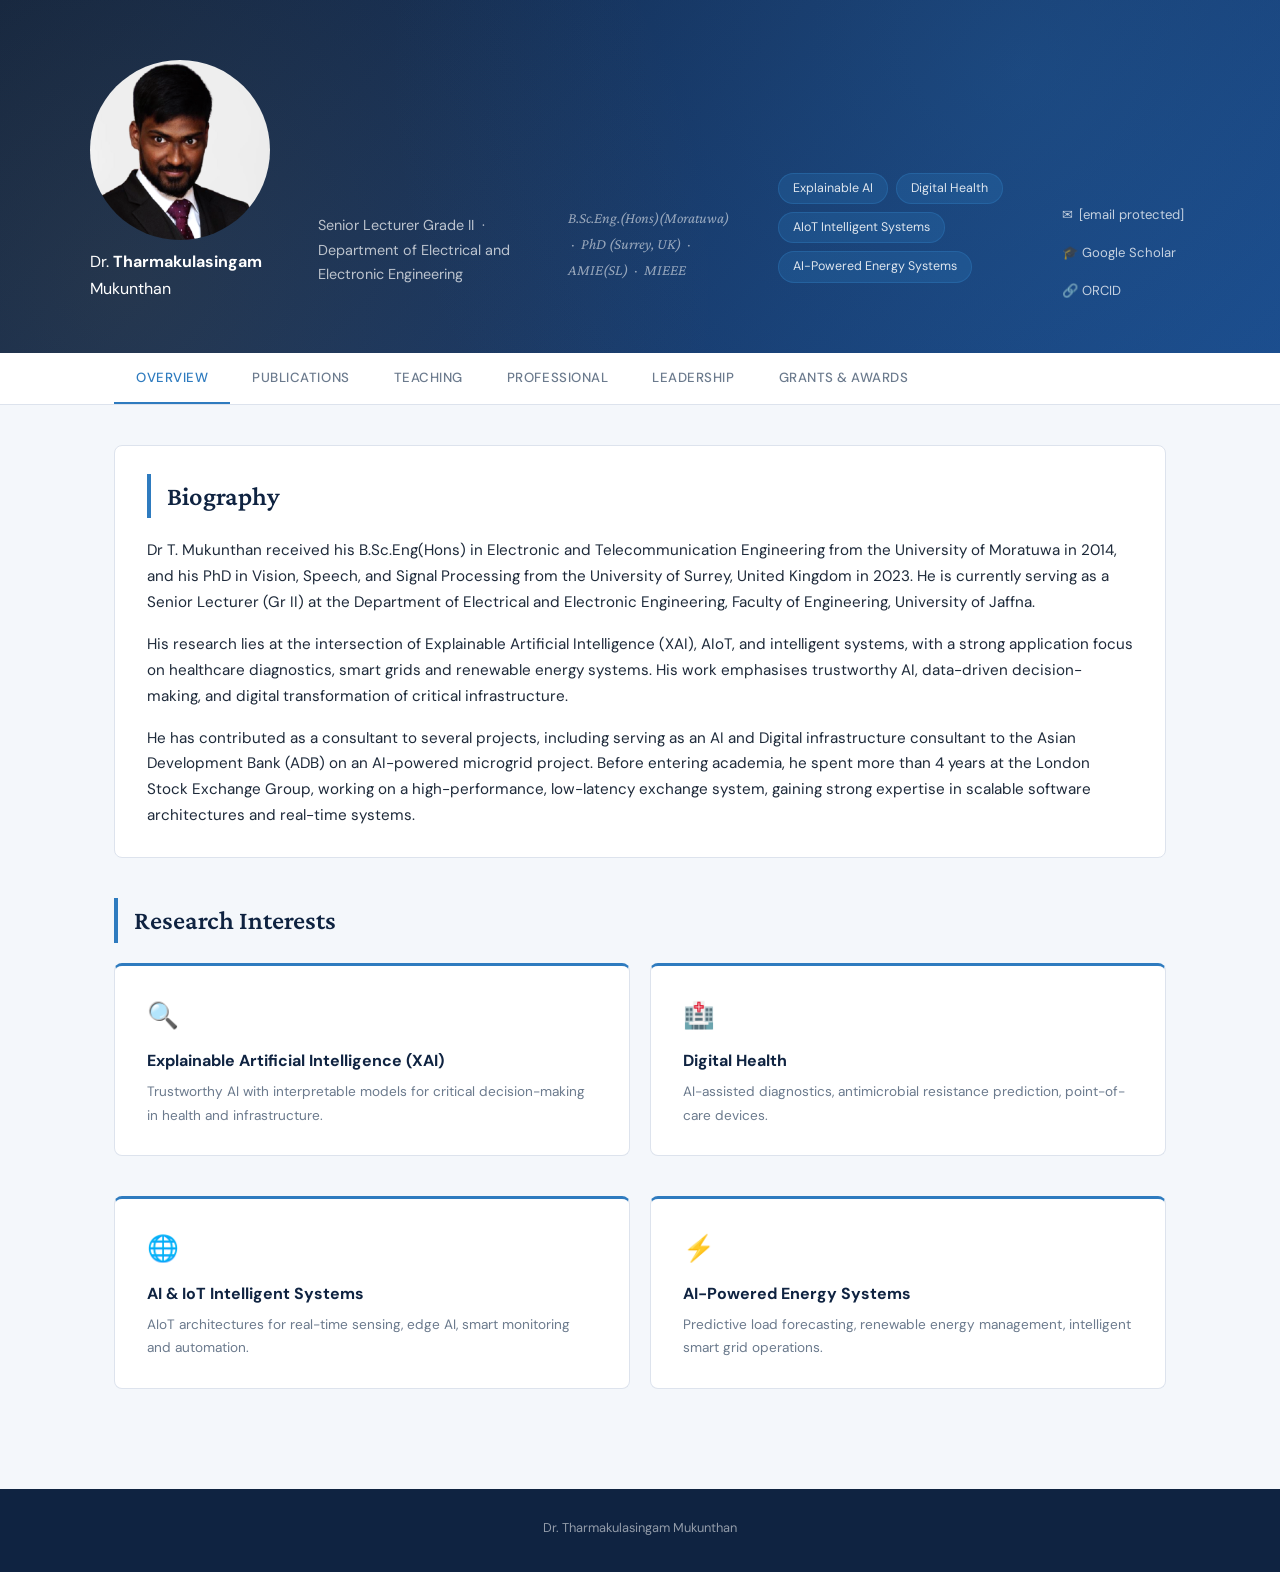
==== commit db83906d: "Update index.html" ====
--- a/index.html
+++ b/index.html
@@ -38,12 +38,11 @@
 <!-- ── HERO ── -->
 <div class="hero">
   <div class="hero-inner">
-     <!-- Profile Photo -->
-    <div class="hero-photo">
+     <!-- Profile Photo -->  
+    <div class="hero-info">
+      <div class="hero-photo">
       <img src="images/Mukun.png" alt="Dr. Mukunthan">
     </div
-      
-    <div class="hero-info">
       <div class="hero-name">Dr. <strong>Tharmakulasingam</strong><br>Mukunthan</div>
       <div class="hero-title">Senior Lecturer Grade II &nbsp;·&nbsp; Department of Electrical and Electronic Engineering</div>
       <div class="hero-quals">B.Sc.Eng.(Hons)(Moratuwa) &nbsp;·&nbsp; PhD (Surrey, UK) &nbsp;·&nbsp; AMIE(SL) &nbsp;·&nbsp; MIEEE</div>
--- a/assets/style.css
+++ b/assets/style.css
@@ -105,6 +105,12 @@
   font-weight: 300;
   line-height: 1.15;
   margin-bottom: 6px;
+}
+.hero-photo img { 
+  width: 180px; 
+  height: 180px; 
+  object-fit: cover; 
+  border-radius: 50%; 
 }
 .hero-name strong { font-weight: 600; }
 .hero-title {
@@ -368,7 +374,7 @@
 /* ── RESPONSIVE ── */
 @media (max-width: 768px) {
   .hero-inner { flex-direction: column; align-items: flex-start; }
-  .hero-photo { width: 130px; height: 160px; align-self: unset; }
+  .hero-photo img { width: 80px; height: 80px; object-fit: cover; border-radius: 50%; }
   .hero-name { font-size: 2rem; }
   .nav-links { display: none; }
   .exp-date { width: 90px; font-size: 0.72rem; }
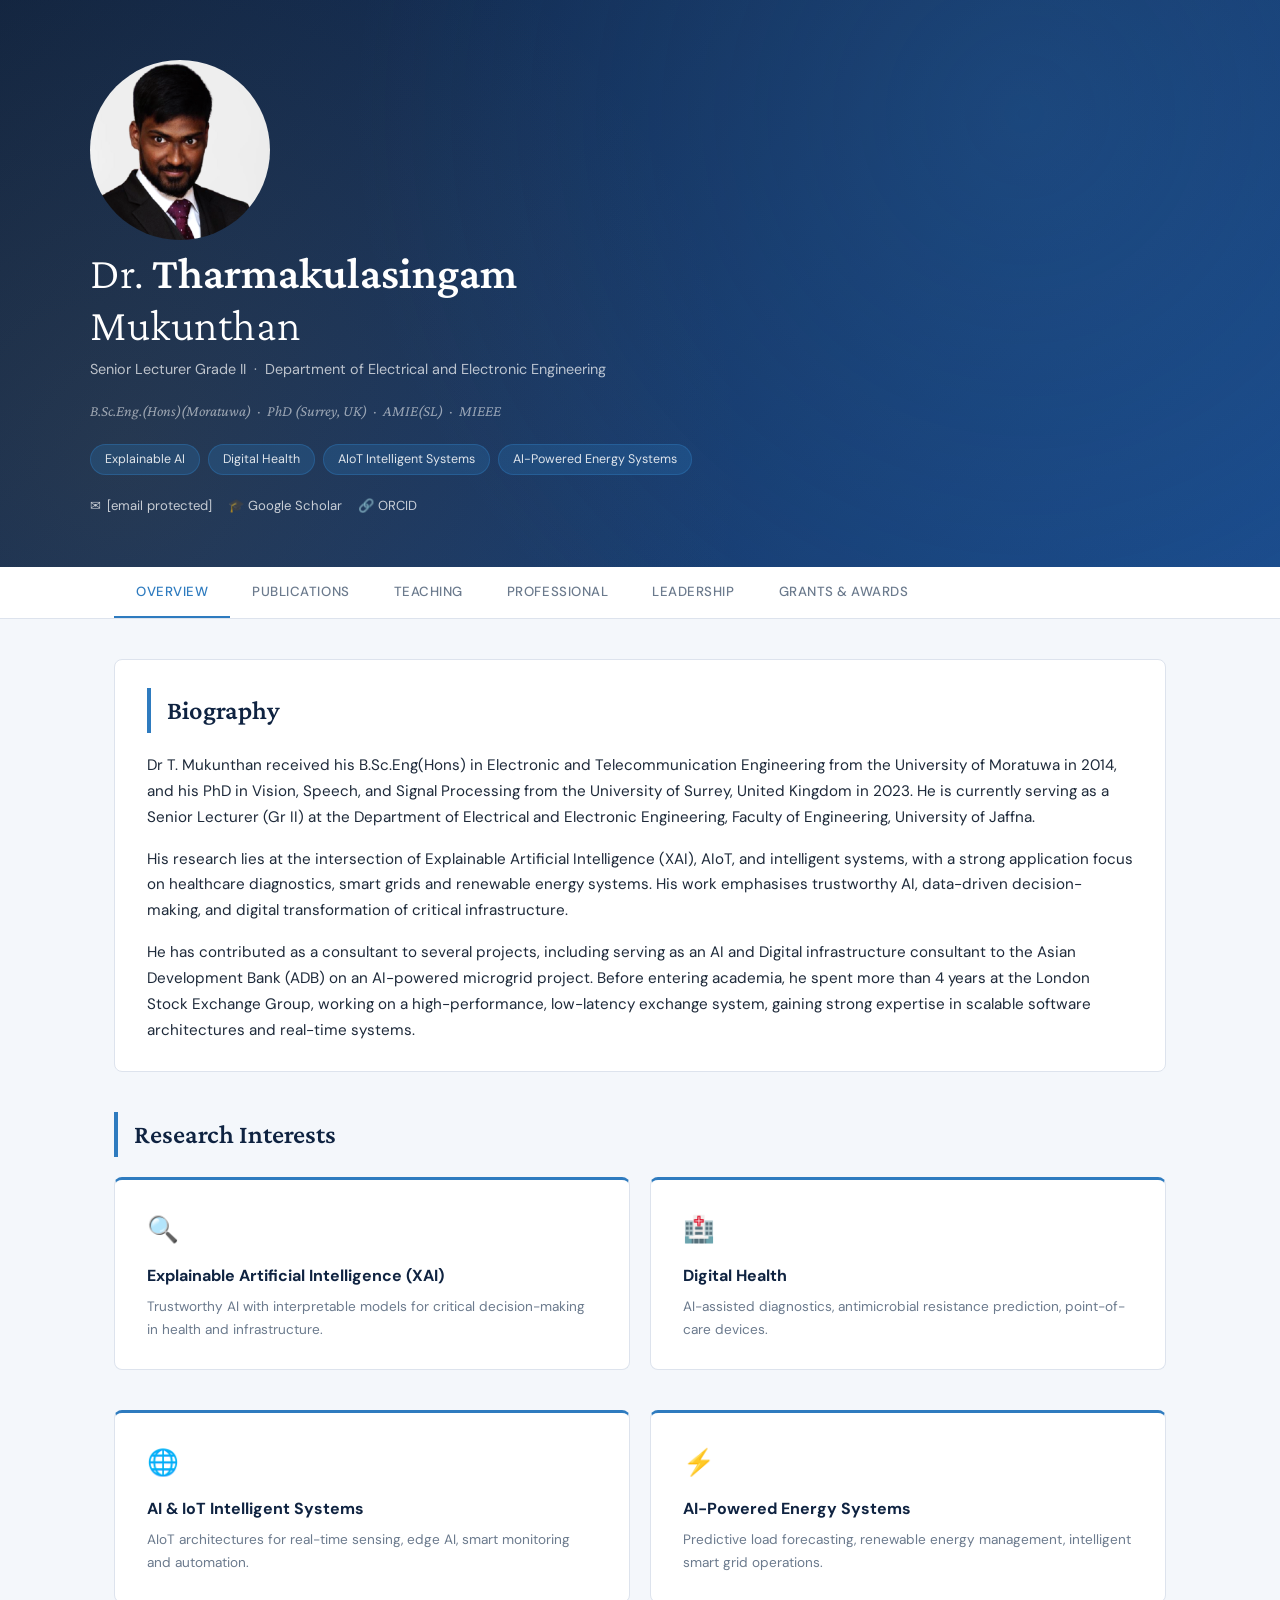
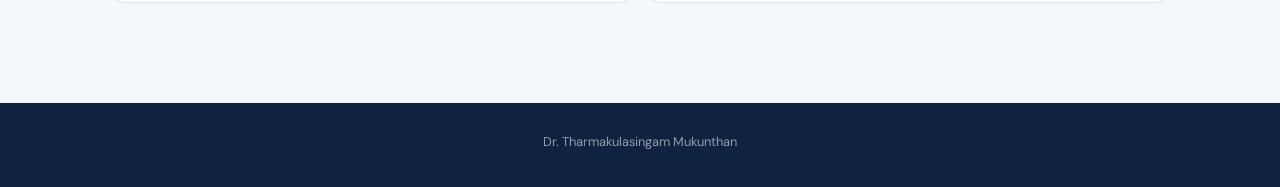
==== commit 2551ff18: "Update index.html" ====
--- a/index.html
+++ b/index.html
@@ -42,7 +42,7 @@
     <div class="hero-info">
       <div class="hero-photo">
       <img src="images/Mukun.png" alt="Dr. Mukunthan">
-    </div
+      </div>
       <div class="hero-name">Dr. <strong>Tharmakulasingam</strong><br>Mukunthan</div>
       <div class="hero-title">Senior Lecturer Grade II &nbsp;·&nbsp; Department of Electrical and Electronic Engineering</div>
       <div class="hero-quals">B.Sc.Eng.(Hons)(Moratuwa) &nbsp;·&nbsp; PhD (Surrey, UK) &nbsp;·&nbsp; AMIE(SL) &nbsp;·&nbsp; MIEEE</div>
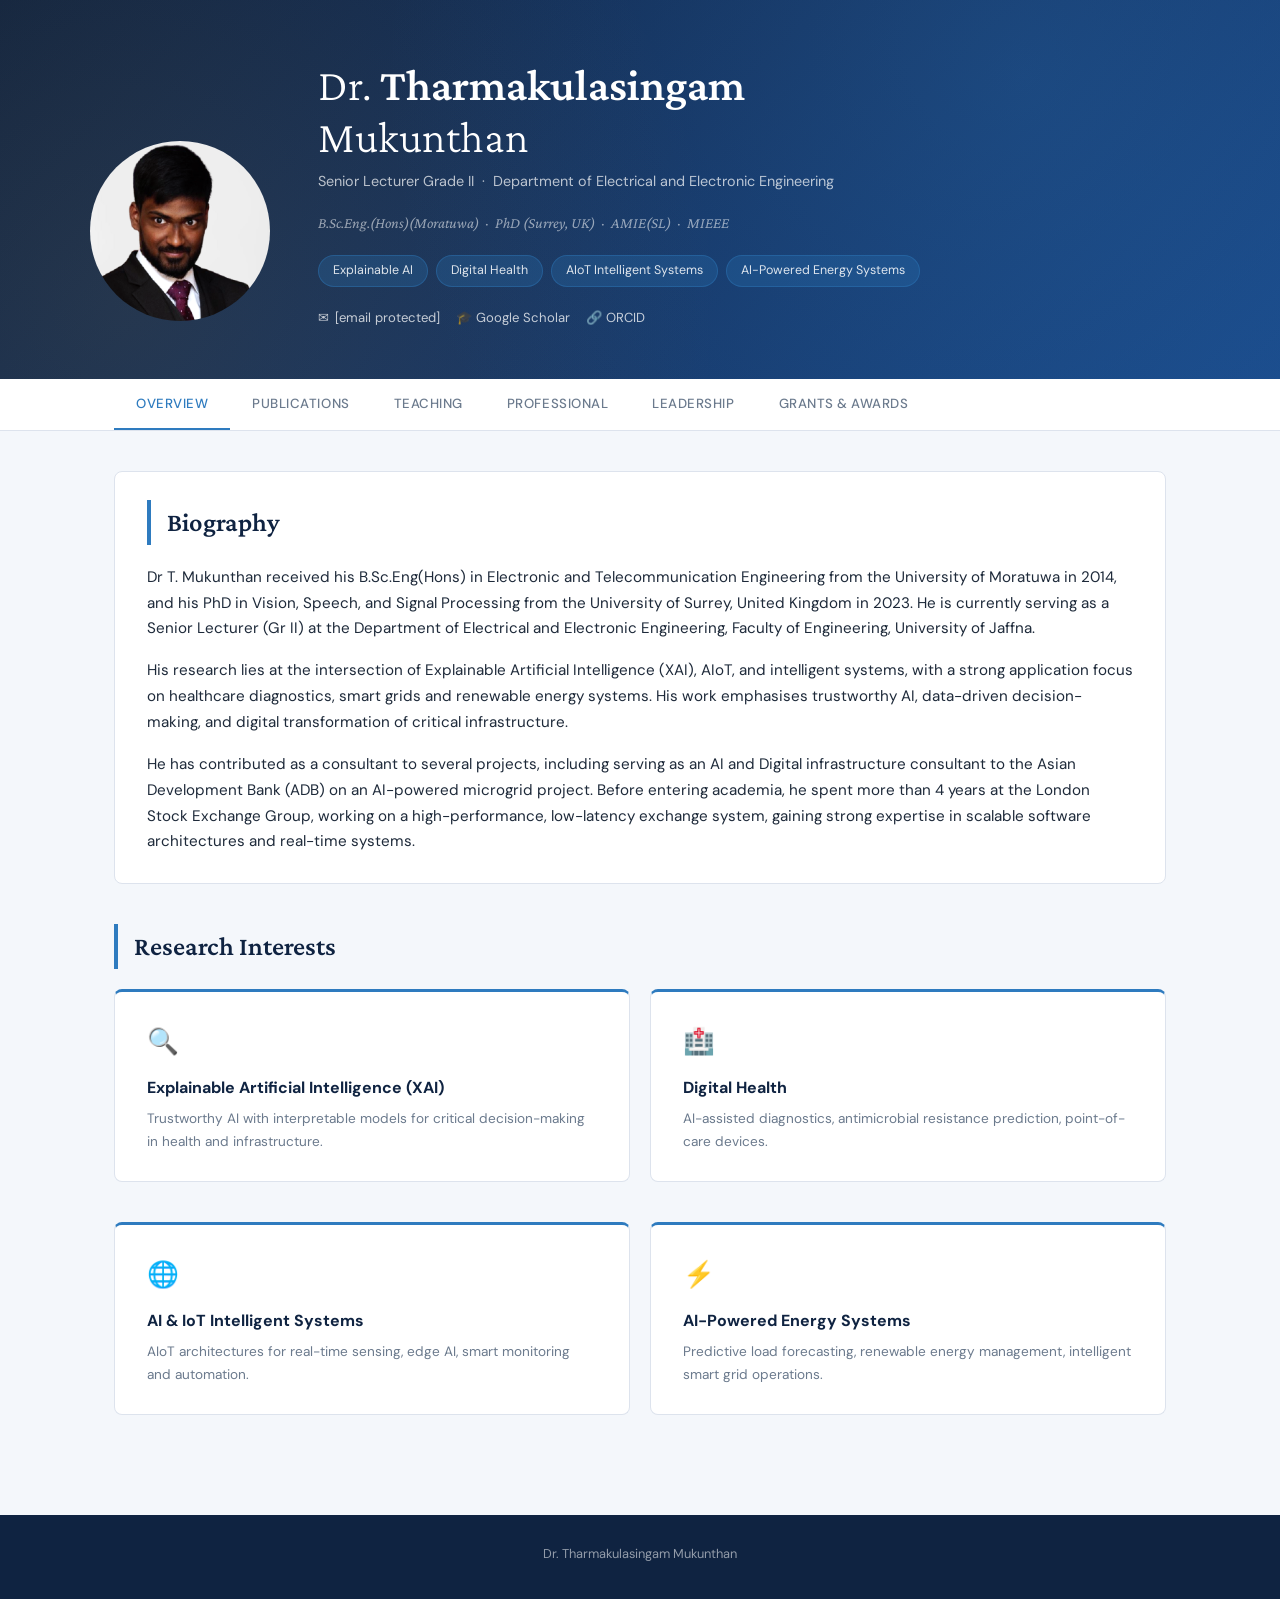
==== commit 36b72b8f: "Update index.html" ====
--- a/index.html
+++ b/index.html
@@ -39,10 +39,10 @@
 <div class="hero">
   <div class="hero-inner">
      <!-- Profile Photo -->  
+    <div class="hero-photo">
+      <img src="images/Mukun.png" alt="Dr. Mukunthan">
+    </div>
     <div class="hero-info">
-      <div class="hero-photo">
-      <img src="images/Mukun.png" alt="Dr. Mukunthan">
-      </div>
       <div class="hero-name">Dr. <strong>Tharmakulasingam</strong><br>Mukunthan</div>
       <div class="hero-title">Senior Lecturer Grade II &nbsp;·&nbsp; Department of Electrical and Electronic Engineering</div>
       <div class="hero-quals">B.Sc.Eng.(Hons)(Moratuwa) &nbsp;·&nbsp; PhD (Surrey, UK) &nbsp;·&nbsp; AMIE(SL) &nbsp;·&nbsp; MIEEE</div>
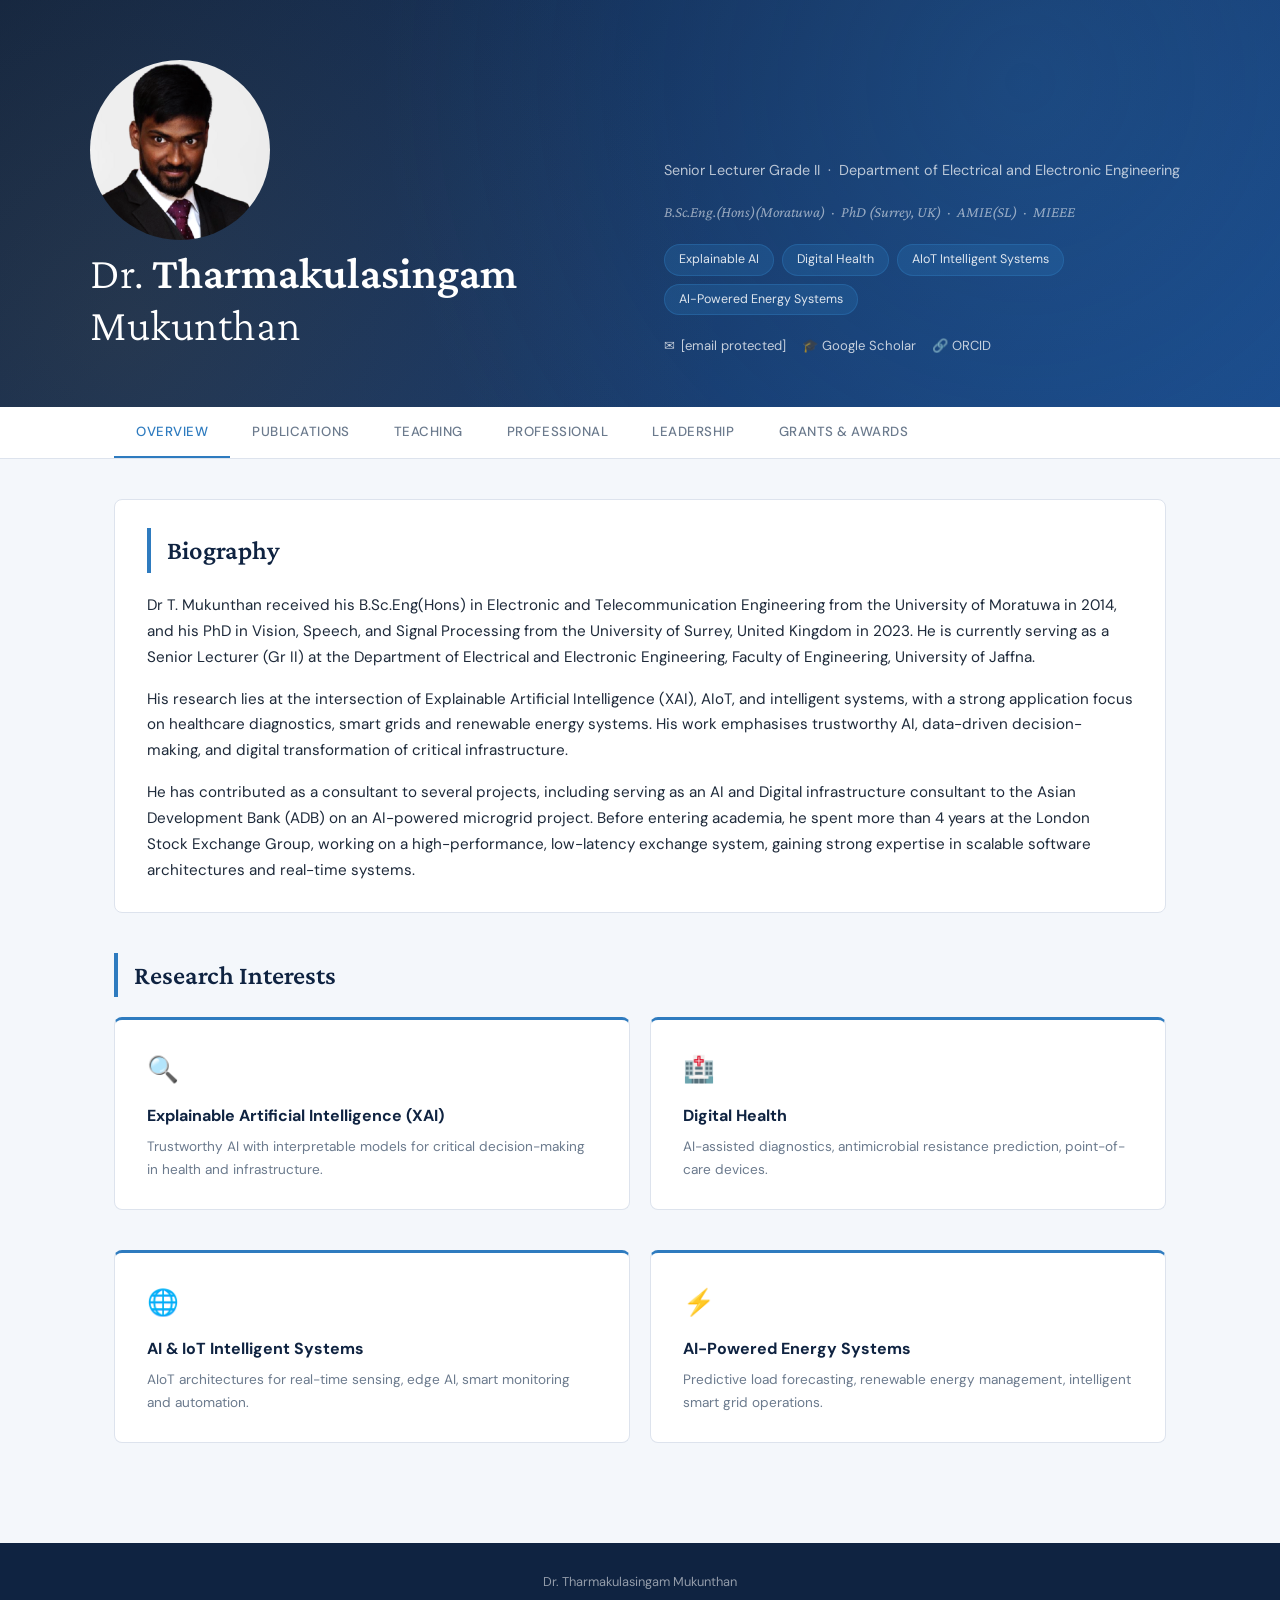
==== commit 467f0b0d: "Update index.html" ====
--- a/index.html
+++ b/index.html
@@ -38,12 +38,14 @@
 <!-- ── HERO ── -->
 <div class="hero">
   <div class="hero-inner">
+    <div class="hero-info">
      <!-- Profile Photo -->  
     <div class="hero-photo">
       <img src="images/Mukun.png" alt="Dr. Mukunthan">
     </div>
+      <div class="hero-name">Dr. <strong>Tharmakulasingam</strong><br>Mukunthan</div>
+    </div>
     <div class="hero-info">
-      <div class="hero-name">Dr. <strong>Tharmakulasingam</strong><br>Mukunthan</div>
       <div class="hero-title">Senior Lecturer Grade II &nbsp;·&nbsp; Department of Electrical and Electronic Engineering</div>
       <div class="hero-quals">B.Sc.Eng.(Hons)(Moratuwa) &nbsp;·&nbsp; PhD (Surrey, UK) &nbsp;·&nbsp; AMIE(SL) &nbsp;·&nbsp; MIEEE</div>
       <div class="hero-tags">
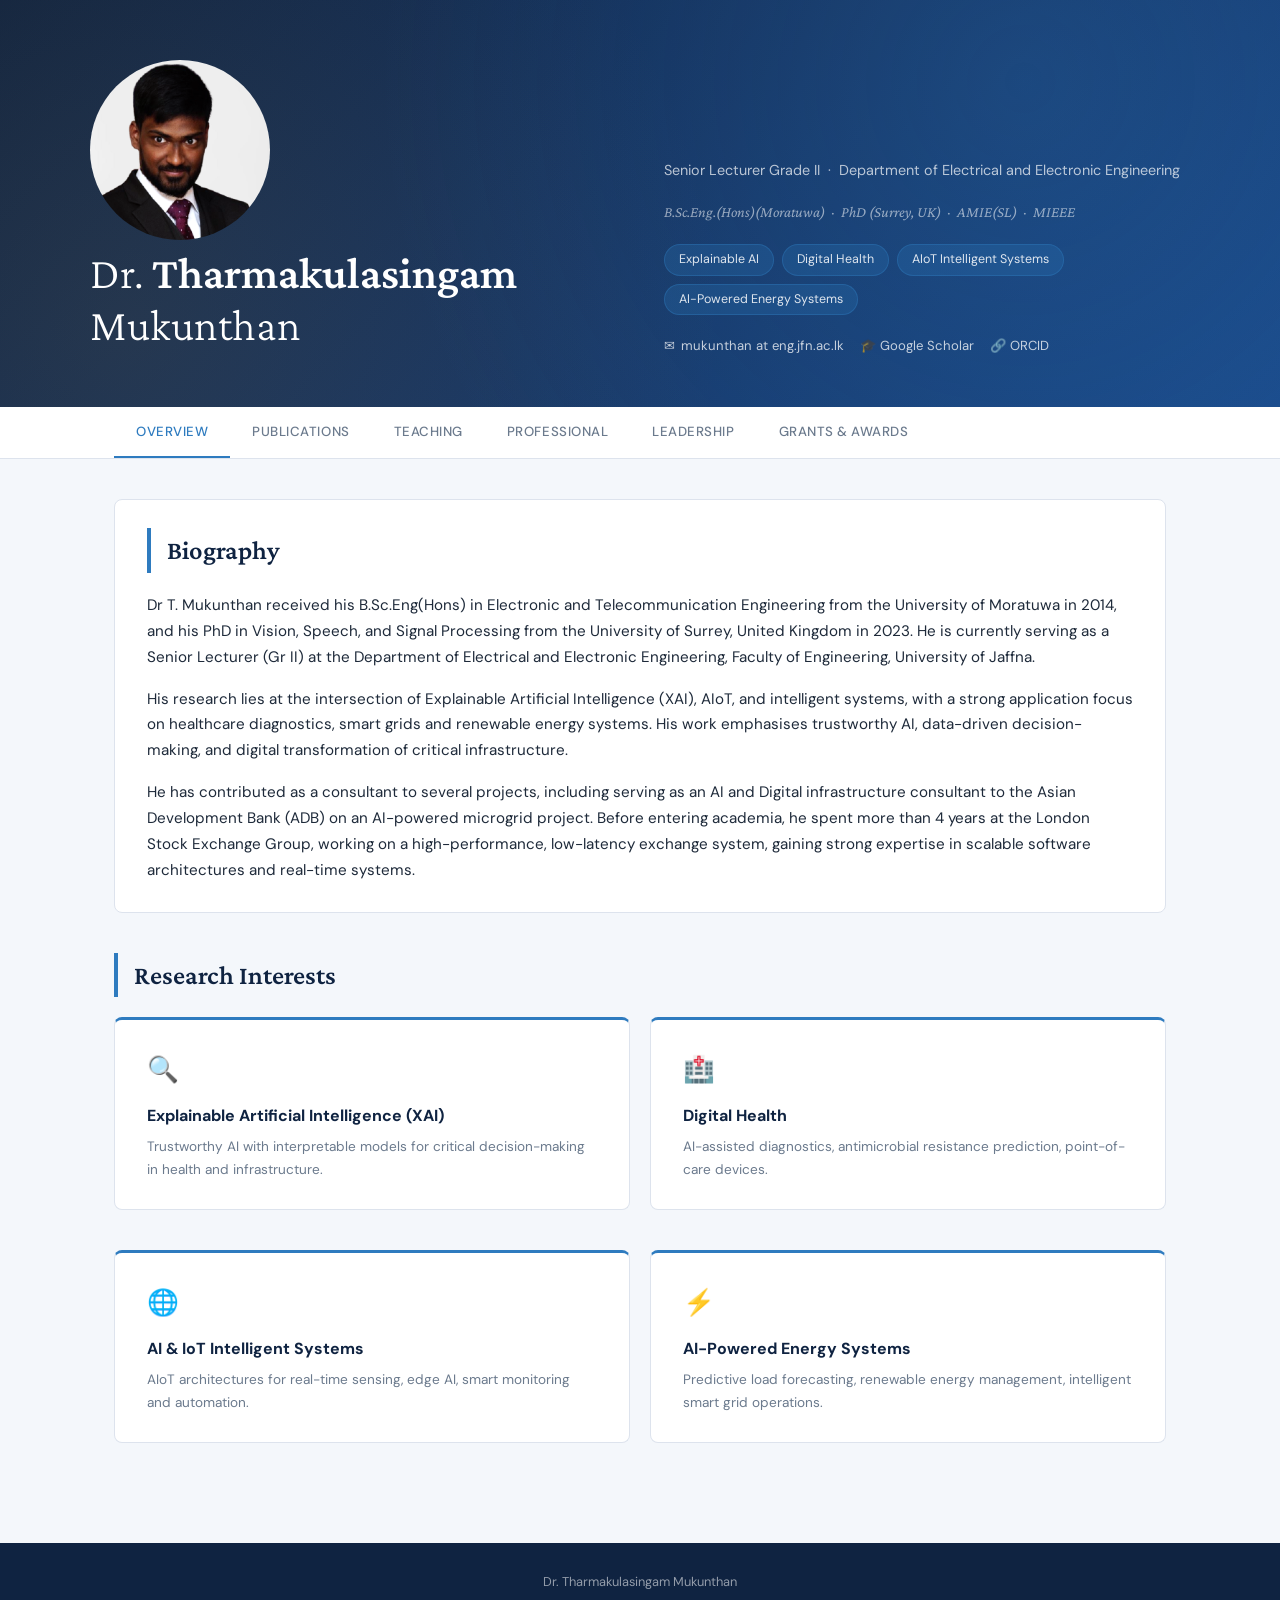
==== commit b2ca5af0: "Update index.html" ====
--- a/index.html
+++ b/index.html
@@ -55,9 +55,9 @@
         <span class="hero-tag">AI-Powered Energy Systems</span>
       </div>
       <div class="hero-contacts">
-        <a href="/cdn-cgi/l/assets#721f0719071c061a131c32171c155c18141c5c13115c1e19">✉ <span class="__cf_email__" data-cfemail="c9a4bca2bca7bda1a8a789aca7aee7a3afa7e7a8aae7a5a2">[email&#160;protected]</span></a>
-        <a href="https://scholar.google.com" target="_blank">🎓 Google Scholar</a>
-        <a href="https://orcid.org" target="_blank">🔗 ORCID</a>
+        <a href="/cdn-cgi/l/assets#721f0719071c061a131c32171c155c18141c5c13115c1e19">✉ <span class="__cf_email__" data-cfemail="c9a4bca2bca7bda1a8a789aca7aee7a3afa7e7a8aae7a5a2">mukunthan at eng.jfn.ac.lk</span></a>
+        <a href="https://scholar.google.com/?inst=15262737669262836719" target="_blank">🎓 Google Scholar</a>
+        <a href="https://orcid.org/0000-0002-2081-7865" target="_blank">🔗 ORCID</a>
       </div>
     </div>
   </div>
@@ -273,16 +273,17 @@
         <p class="pub-title">Digital Transformation for the Green Energy Transition in Sri Lanka</p>
         <p class="pub-authors">G. Dilushan, Y. Pirunthapan, and <strong>M. Tharmakulasingam</strong></p>
         <p class="pub-venue">Multidisciplinary Approaches for National Development in Sri Lanka through Advances in Science and Green Technology, YSF Thematic Publication 2026, p. 722</p>
+        <a href="https://drive.google.com/file/d/1xPeMi8uc4D3ng4xp-pRV5NkkUjRO4fua/view" target="_blank">Book Link ↗</a></p>
       </div>
     </div>
 
     <div class="subsection-heading">📄 Journal Articles</div>
     <div class="card">
       <div class="pub-item">
-        <p class="pub-title">AI-Driven Demand Prediction for Smart Grid Operations</p>
-        <p class="pub-authors"><strong>M. Tharmakulasingam</strong> et al.</p>
+        <p class="pub-title">Deep Learning-Based Regional Electricity Demand Prediction Using Smart Meter Data in Sri Lanka</p>
+        <p class="pub-authors">Jayathilaka, N. M. R. K. and Warnasooriya, D. J. S. and Nagarajah, Kopisankar and  <strong>M. Tharmakulasingam</strong> and Jalini, S. and Logeeshan, V. and Wanigasekara, Chathura</p>
         <p class="pub-venue">IEEE Access, 2025</p>
-        <p class="pub-doi" style="color:var(--accent)">⚠ Please provide full citation / DOI to complete this entry</p>
+        <p class="pub-doi">10.1109/ACCESS.2026.3677106</p>
       </div>
       <div class="pub-item">
         <p class="pub-title">Fusing data from CT deep learning, CT radiomics and peripheral blood immune profiles to diagnose lung cancer in a cohort of patients experiencing symptoms</p>
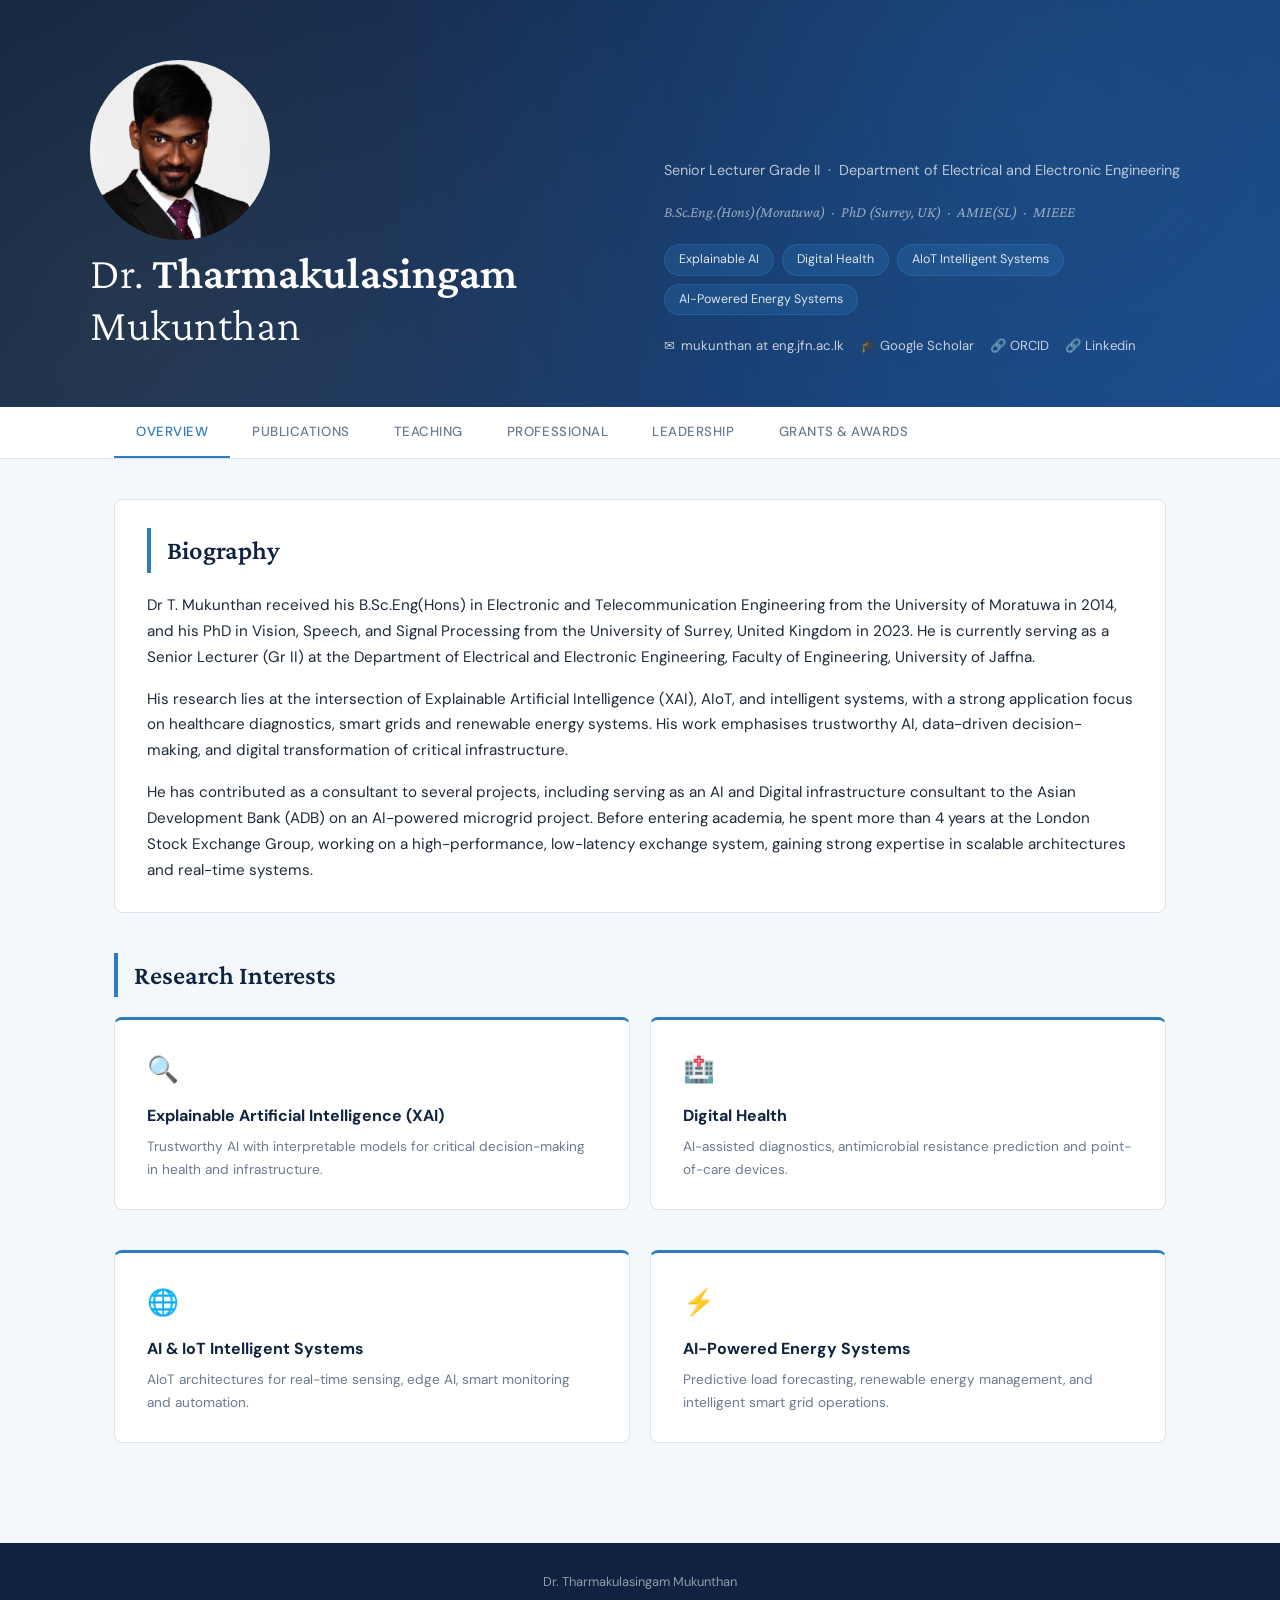
==== commit 6c060f9c: "Update index.html" ====
--- a/index.html
+++ b/index.html
@@ -41,7 +41,7 @@
     <div class="hero-info">
      <!-- Profile Photo -->  
     <div class="hero-photo">
-      <img src="images/Mukun.png" alt="Dr. Mukunthan">
+      <img src="images/Mukun.png" alt="Dr.T.Mukunthan">
     </div>
       <div class="hero-name">Dr. <strong>Tharmakulasingam</strong><br>Mukunthan</div>
     </div>
@@ -56,8 +56,9 @@
       </div>
       <div class="hero-contacts">
         <a href="/cdn-cgi/l/assets#721f0719071c061a131c32171c155c18141c5c13115c1e19">✉ <span class="__cf_email__" data-cfemail="c9a4bca2bca7bda1a8a789aca7aee7a3afa7e7a8aae7a5a2">mukunthan at eng.jfn.ac.lk</span></a>
-        <a href="https://scholar.google.com/?inst=15262737669262836719" target="_blank">🎓 Google Scholar</a>
+        <a href="https://scholar.google.com/citations?user=EKVOAysAAAAJ&hl=en&inst=15262737669262836719" target="_blank">🎓 Google Scholar</a>
         <a href="https://orcid.org/0000-0002-2081-7865" target="_blank">🔗 ORCID</a>
+        <a href="https://www.linkedin.com/in/mukunthant/" target="_blank">🔗 Linkedin</a>
       </div>
     </div>
   </div>
@@ -99,8 +100,7 @@
         He has contributed as a consultant to several projects, including serving as an AI and Digital
         infrastructure consultant to the Asian Development Bank (ADB) on an AI-powered microgrid project.
         Before entering academia, he spent more than 4 years at the London Stock Exchange Group, working on
-        a high-performance, low-latency exchange system, gaining strong expertise in scalable software
-        architectures and real-time systems.
+        a high-performance, low-latency exchange system, gaining strong expertise in scalable architectures and real-time systems.
       </p>
     </div>
 
@@ -114,7 +114,7 @@
       <div class="card interest">
         <div class="icon">🏥</div>
         <h3>Digital Health</h3>
-        <p>AI-assisted diagnostics, antimicrobial resistance prediction, point-of-care devices.</p>
+        <p>AI-assisted diagnostics, antimicrobial resistance prediction and point-of-care devices.</p>
       </div>
       <div class="card interest">
         <div class="icon">🌐</div>
@@ -124,7 +124,7 @@
       <div class="card interest">
         <div class="icon">⚡</div>
         <h3>AI-Powered Energy Systems</h3>
-        <p>Predictive load forecasting, renewable energy management, intelligent smart grid operations.</p>
+        <p>Predictive load forecasting, renewable energy management, and intelligent smart grid operations.</p>
       </div>
     </div>
 
@@ -283,71 +283,73 @@
         <p class="pub-title">Deep Learning-Based Regional Electricity Demand Prediction Using Smart Meter Data in Sri Lanka</p>
         <p class="pub-authors">Jayathilaka, N. M. R. K. and Warnasooriya, D. J. S. and Nagarajah, Kopisankar and  <strong>M. Tharmakulasingam</strong> and Jalini, S. and Logeeshan, V. and Wanigasekara, Chathura</p>
         <p class="pub-venue">IEEE Access, 2025</p>
-        <p class="pub-doi">10.1109/ACCESS.2026.3677106</p>
+        <p class="pub-doi">doi.org/10.1109/access.2026.3677106</p>
       </div>
       <div class="pub-item">
         <p class="pub-title">Fusing data from CT deep learning, CT radiomics and peripheral blood immune profiles to diagnose lung cancer in a cohort of patients experiencing symptoms</p>
         <p class="pub-authors">R. Mustapha, B. Ganeshan, S. Ellis, L. Dolcetti, <strong>M. Tharmakulasingam</strong>, et al.</p>
         <p class="pub-venue">eBioMedicine, vol. 125, p. 106173, 2026</p>
-        <p class="pub-doi">doi: 10.1016/j.ebiom.2026.106173</p>
+        <p class="pub-doi">doi.org/10.1016/j.ebiom.2026.106173</p>
+      </div>
+       <div class="pub-item">
+        <p class="pub-title">Mapping the evidence of the effects of environmental factors on the prevalence of antibiotic resistance in the non-built environment</p>
+        <p class="pub-authors">I. Deza-Cruz, A. de Menezes, B. Gardner, [...] <strong>M. Tharmakulasingam</strong>, et al.</p>
+        <p class="pub-venue">Environment International, vol. 202, p. 109634, 2025</p>
+        <p class="pub-doi">doi.org/10.1016/j.envint.2025.109634</p>
       </div>
       <div class="pub-item">
         <p class="pub-title">TransAMR: An Interpretable Transformer Model for Accurate Prediction of Antimicrobial Resistance Using Antibiotic Administration Data</p>
         <p class="pub-authors"><strong>M. Tharmakulasingam</strong>, W. Wang, M. Kerby, R. L. Ragione and A. Fernando</p>
         <p class="pub-venue">IEEE Access, vol. 11, pp. 75337–75350, 2023</p>
-        <p class="pub-doi">doi: 10.1109/ACCESS.2023.3296221</p>
-      </div>
-      <div class="pub-item">
-        <p class="pub-title">Mapping the evidence of the effects of environmental factors on the prevalence of antibiotic resistance in the non-built environment</p>
-        <p class="pub-authors">I. Deza-Cruz, A. de Menezes, B. Gardner, [...] <strong>M. Tharmakulasingam</strong>, et al.</p>
-        <p class="pub-venue">Environment International, vol. 202, p. 109634, 2025</p>
-        <p class="pub-doi">doi: 10.1016/j.envint.2025.109634</p>
+        <p class="pub-doi">doi.org/10.1109/ACCESS.2023.3296221</p>
       </div>
       <div class="pub-item">
         <p class="pub-title">An in silico drug repurposing pipeline to identify drugs with the potential to inhibit SARS-CoV-2 replication</p>
         <p class="pub-authors">MacMahon M, Hwang W, Yim S, [...] <strong>Tharmakulasingam M</strong>, et al.</p>
         <p class="pub-venue">Informatics in Medicine Unlocked, vol. 43, no. 101387, 2023</p>
-        <p class="pub-doi">doi: 10.1016/j.imu.2023.101387</p>
+        <p class="pub-doi">doi.org/10.1016/j.imu.2023.101387</p>
+      </div>
+      <div class="pub-item">
+        <p class="pub-title">VIDIIA Hunter diagnostic platform: a low-cost, smartphone connected, artificial intelligence-assisted COVID-19 rapid diagnostics approved for medical use in the UK</p>
+        <p class="pub-authors">Poirier A.C, [...] <strong>Tharmakulasingam M</strong>, et al.</p>
+        <p class="pub-venue">Frontiers in Molecular Biosciences, 2023</p>
+        <p class="pub-doi">doi.org/10.3389/fmolb.2023.1325104</p>
       </div>
       <div class="pub-item">
         <p class="pub-title">Explainable deep learning approach for multilabel classification of antimicrobial resistance with missing labels</p>
         <p class="pub-authors"><strong>M. Tharmakulasingam</strong>, B. Gardner, R. La Ragione and A. Fernando</p>
         <p class="pub-venue">IEEE Access, vol. 10, pp. 113073–113085</p>
+        <p class="pub-doi">doi.org/10.1109/ACCESS.2022.3216896</p>
       </div>
       <div class="pub-item">
         <p class="pub-title">Rectified Classifier Chains for Prediction of Antibiotic Resistance from Multi-labelled Data with Missing Labels</p>
         <p class="pub-authors"><strong>M. Tharmakulasingam</strong>, B. Gardner, R. La Ragione and A. Fernando</p>
         <p class="pub-venue">IEEE/ACM Transactions on Computational Biology and Bioinformatics, vol. 20, pp. 625–636</p>
-        <p class="pub-doi">doi: 10.1109/TCBB.2022.3148577</p>
-      </div>
-      <div class="pub-item">
-        <p class="pub-title">VIDIIA Hunter diagnostic platform: a low-cost, smartphone connected, artificial intelligence-assisted COVID-19 rapid diagnostics approved for medical use in the UK</p>
-        <p class="pub-authors">Poirier A.C, [...] <strong>Tharmakulasingam M</strong>, et al.</p>
-        <p class="pub-venue">Frontiers in Molecular Biosciences, 2023</p>
-        <p class="pub-doi">doi: 10.3389/fmolb.2023.1144001</p>
-      </div>
-      <div class="pub-item">
+        <p class="pub-doi">doi.org/10.1109/TCBB.2022.3148577</p>
+      </div>
+       <div class="pub-item">
+        <p class="pub-title">Mapping the evidence of the effects of environmental factors on the prevalence of antibiotic resistance in the non-built environment: Protocol for a systematic evidence map</p>
+        <p class="pub-authors">Gardner B., Betson M., [...] <strong>Tharmakulasingam, M.</strong>, et al.</p>
+        <p class="pub-venue">Environment International, 2022</p>
+        <p class="pub-doi">doi.org/10.1016/j.envint.2022.107707</p>
+      </div>
+       <div class="pub-item">
         <p class="pub-title">An Artificial Intelligence-Assisted Portable Low-Cost Device for the Rapid Detection of SARS-CoV-2</p>
         <p class="pub-authors"><strong>M. Tharmakulasingam</strong>, N.S. Chaudhry, M. Branavan, W. Balachandran, et al.</p>
         <p class="pub-venue">Electronics, vol. 10, no. 17, 2021</p>
-        <p class="pub-doi">doi: 10.3390/electronics1017206</p>
+        <p class="pub-doi">doi.org/10.3390/electronics10172065</p>
       </div>
       <div class="pub-item">
         <p class="pub-title">Artificial Intelligence-Assisted Loop Mediated Isothermal Amplification (ai-LAMP) for Rapid and Reliable Detection of SARS-CoV-2</p>
         <p class="pub-authors">M.A. Rohaim, E. Clayton, [...] <strong>M. Tharmakulasingam</strong>, et al.</p>
         <p class="pub-venue">Viruses, vol. 12, no. 9, 2020</p>
-        <p class="pub-doi">doi: 10.3390/v12090972</p>
-      </div>
-      <div class="pub-item">
+        <p class="pub-doi">doi.org/10.3390/v12090972</p>
+      </div>
+       <div class="pub-item">
         <p class="pub-title">A blockchain-based database management system</p>
         <p class="pub-authors">S. Jeyakumar, <strong>M. Tharmakulasingam</strong>, and V. Muthukkumarasamy</p>
         <p class="pub-venue">The Knowledge Engineering Review, Cambridge University Press, vol. 35, p. e20, 2020</p>
-      </div>
-      <div class="pub-item">
-        <p class="pub-title">Mapping the evidence of the effects of environmental factors on the prevalence of antibiotic resistance in the non-built environment: Protocol for a systematic evidence map</p>
-        <p class="pub-authors">Gardner B., Betson M., [...] <strong>Tharmakulasingam, M.</strong>, et al.</p>
-        <p class="pub-venue">Environment International, 2022</p>
-        <p class="pub-doi">doi: 10.1016/j.envint.2022.107707</p>
+         <p class="pub-doi">doi.org/10.1017/S0269888920000302</p>
       </div>
       <div class="pub-item">
         <p class="pub-title">A Portable Remote Medical Consultation System for the Use of Distant Rural Communities</p>
@@ -362,61 +364,66 @@
         <p class="pub-title">A Lightweight Modular Pipeline for Edge-Optimized Leaf Disease Detection</p>
         <p class="pub-authors">R. Radhakrishnan, M. A. Messiyas, and <strong>M. Tharmakulasingam</strong></p>
         <p class="pub-venue">2025 IEEE 19th International Conference on Industrial and Information Systems (ICIIS), Peradeniya, Sri Lanka, 2026, pp. 395–400</p>
-        <p class="pub-doi">doi: 10.1109/ICIIS69028.2026.11450780 &nbsp;·&nbsp; <a href="https://ieeexplore.ieee.org/document/11450780" target="_blank">IEEE Xplore ↗</a></p>
+        <p class="pub-doi">doi.org/10.1109/ICIIS69028.2026.11450780 &nbsp;·&nbsp; <a href="https://ieeexplore.ieee.org/document/11450780" target="_blank">IEEE Xplore ↗</a></p>
+      </div>
+      <div class="pub-item">
+        <p class="pub-title">AI Powered Wireless Stethoscope for Real-Time Asthma Detection</p>
+        <p class="pub-authors">M. Ravindran, D. Rasa Kumara, R. Krishnarajah, S. Gunaseelan, N. Sivapaskaran, and <strong>M. Tharmakulasingam</strong></p>
+        <p class="pub-venue">2025 IEEE 19th International Conference on Industrial and Information Systems (ICIIS), Peradeniya, Sri Lanka, 2026</p>
+        <p class="pub-doi">doi.org/10.1109/ICIIS69028.2026.11450865 &nbsp;·&nbsp; <a href="https://ieeexplore.ieee.org/document/11450865" target="_blank">IEEE Xplore ↗</a></p>
       </div>
       <div class="pub-item">
         <p class="pub-title">Wi-Fi CSI Based Indoor Fire Detection System</p>
         <p class="pub-authors">J. Weckasinghe, S. Thayaparan, and <strong>M. Tharmakulasingam</strong></p>
         <p class="pub-venue">2025 IEEE 19th International Conference on Industrial and Information Systems (ICIIS), Peradeniya, Sri Lanka, 2026</p>
-        <p class="pub-doi">doi: 10.1109/ICIIS69028.2026.11453560 &nbsp;·&nbsp; <a href="https://ieeexplore.ieee.org/document/11453560" target="_blank">IEEE Xplore ↗</a></p>
-      </div>
-      <div class="pub-item">
-        <p class="pub-title">AI Powered Wireless Stethoscope for Real-Time Asthma Detection</p>
-        <p class="pub-authors">M. Ravindran, D. Rasa Kumara, R. Krishnarajah, S. Gunaseelan, N. Sivapaskaran, and <strong>M. Tharmakulasingam</strong></p>
+        <p class="pub-doi">doi.org/10.1109/ICIIS69028.2026.11450881 &nbsp;·&nbsp; <a href="https://ieeexplore.ieee.org/abstract/document/11450881" target="_blank">IEEE Xplore ↗</a></p>
+      </div>
+      <div class="pub-item">
+        <p class="pub-title">Deep Learning-Based Real-Time Sign Language Translation System for Telehealth Applications</p>
+        <p class="pub-authors">Gunarathna L.P.N; Somarathna S.V.A.P.K, and <strong>T.Mukunthan</strong></p>
         <p class="pub-venue">2025 IEEE 19th International Conference on Industrial and Information Systems (ICIIS), Peradeniya, Sri Lanka, 2026</p>
-        <p class="pub-doi">doi: 10.1109/ICIIS69028.2026.11450865 &nbsp;·&nbsp; <a href="https://ieeexplore.ieee.org/document/11450865" target="_blank">IEEE Xplore ↗</a></p>
+        <p class="pub-doi">doi.org/10.1109/ICIIS69028.2026.11450644 &nbsp;·&nbsp; <a href="https://ieeexplore.ieee.org/abstract/document/11450644" target="_blank">IEEE Xplore ↗</a></p>
+      </div>
+       <div class="pub-item">
+        <p class="pub-title">Predictive Air Quality Monitoring System with Adaptive Sampling and 4G LTE</p>
+        <p class="pub-authors">S. Kogulshiyam, P. Whyshnavi, R. Yesindan, R. Valluvan, T. Thiruvaran, and <strong>T. Mukunthan</strong></p>
+        <p class="pub-venue">6th International Conference on Advanced Research in Computing (ICARC), Sabaragamuwa University of Sri Lanka, Feb. 2026</p>
+        <p class="pub-doi">doi.org/10.1109/ICARC68737.2026.11453560 &nbsp;·&nbsp; <a href="http://ieeexplore.ieee.org/document/11453560" target="_blank">IEEE Xplore ↗</a></p>
+      </div>
+      <div class="pub-item">
+        <p class="pub-title">Modified Boundary Scan Cell for Faster Continuous Monitoring</p>
+        <p class="pub-authors">S. M. A. Hemal, S. Thayaparan and <strong>M. Tharmakulasingam</strong></p>
+        <p class="pub-venue">2025 Moratuwa Engineering Research Conference (MERCon), pp. 66–71</p>
+        <p class="pub-doi">doi.org/10.1109/MERCon67903.2025.11217119 &nbsp;·&nbsp; <a href="https://ieeexplore.ieee.org/document/11217119" target="_blank">IEEE Xplore ↗</a></p>
+      </div>
+      <div class="pub-item">
+        <p class="pub-title">NB-AirStream: Advancing Air Quality Monitoring with LoRa and NB-IoT Integration</p>
+        <p class="pub-authors">R. Yesindan, S. Sangiya, R. Valluvan, <strong>T. Mukunthan</strong>, K. Ahilan, and M. Pravina</p>
+        <p class="pub-venue">2024 IEEE International Conference on Electronics, Computing and Communication Technologies (CONECCT)</p>
+        <p class="pub-doi">doi.org/10.1109/CONECCT62155.2024.10677140 &nbsp;·&nbsp; <a https://ieeexplore.ieee.org/document/10677140" target="_blank">IEEE Xplore ↗</a></p>
+      </div>
+       <div class="pub-item">
+        <p class="pub-title">Backward Feature Elimination for Accurate Pathogen Recognition Using Portable Electronic Nose</p>
+        <p class="pub-authors"><strong>M. Tharmakulasingam</strong>, C. Topal, A. Fernando, and R. La Ragione</p>
+        <p class="pub-venue">2020 IEEE International Conference on Consumer Electronics (ICCE), pp. 1–5</p>
+        <p class="pub-doi">doi.org/10.1109/ICCE46568.2020.9043043 &nbsp;·&nbsp; <a https://ieeexplore.ieee.org/document/9043043" target="_blank">IEEE Xplore ↗</a></p>
+      </div>
+      <div class="pub-item">
+        <p class="pub-title">Improved Pathogen Recognition using Non-Euclidean Distance Metrics and Weighted kNN</p>
+        <p class="pub-authors"><strong>M. Tharmakulasingam</strong>, C. Topal, A. Fernando, and R. La Ragione</p>
+        <p class="pub-venue">2019 6th International Conference on Biomedical and Bioinformatics Engineering, pp. 118–124</p>
+        <p class="pub-doi">doi.org/10.1145/3375923.3375956  &nbsp;·&nbsp; <a https://dl.acm.org/doi/10.1145/3375923.3375956" target="_blank">Link ↗</a></p>
+      </div>
+       <div class="pub-item">
+        <p class="pub-title">GAN-Based Leaf Image Inpainting for Occlusion Recovery</p>
+        <p class="pub-authors">R. Roycetheeban, A. M. Mathushanth, and <strong>M. Tharmakulasingam</strong></p>
+        <p class="pub-venue">2nd International Conference on Digital Technologies for Sustainable Agriculture, Kilinochchi, Sri Lanka, 2025</p>
       </div>
       <div class="pub-item">
         <p class="pub-title">Deep Learning Models for Automatic Diabetic Retinopathy Diagnosis</p>
         <p class="pub-authors">N. Rajendran and <strong>M. Tharmakulasingam</strong></p>
         <p class="pub-venue">2025 IEEE 19th International Conference on Industrial and Information Systems (ICIIS), Peradeniya, Sri Lanka, 2026</p>
-        <p class="pub-doi">doi: 10.1109/ICIIS69028.2026.11450881 &nbsp;·&nbsp; <a href="https://ieeexplore.ieee.org/document/11450881" target="_blank">IEEE Xplore ↗</a></p>
-      </div>
-      <div class="pub-item">
-        <p class="pub-title">GAN-Based Leaf Image Inpainting for Occlusion Recovery</p>
-        <p class="pub-authors">R. Roycetheeban, A. M. Mathushanth, and <strong>M. Tharmakulasingam</strong></p>
-        <p class="pub-venue">2nd International Conference on Digital Technologies for Sustainable Agriculture, Kilinochchi, Sri Lanka, 2025</p>
-        <p class="pub-doi"><a href="https://ieeexplore.ieee.org/document/11450644" target="_blank">IEEE Xplore ↗</a></p>
-      </div>
-      <div class="pub-item">
-        <p class="pub-title">Predictive Air Quality Monitoring System with Adaptive Sampling and 4G LTE</p>
-        <p class="pub-authors">S. Kogulshiyam, P. Whyshnavi, R. Yesindan, R. Valluvan, T. Thiruvaran, and <strong>T. Mukunthan</strong></p>
-        <p class="pub-venue">6th International Conference on Advanced Research in Computing (ICARC), Sabaragamuwa University of Sri Lanka, Feb. 2026</p>
-        <p class="pub-doi">doi: 10.1109/ICARC63952.2026.11455061 &nbsp;·&nbsp; <a href="https://ieeexplore.ieee.org/document/11455061" target="_blank">IEEE Xplore ↗</a></p>
-      </div>
-      <div class="pub-item">
-        <p class="pub-title">Modified Boundary Scan Cell for Faster Continuous Monitoring</p>
-        <p class="pub-authors">S. M. A. Hemal, S. Thayaparan and <strong>M. Tharmakulasingam</strong></p>
-        <p class="pub-venue">2025 Moratuwa Engineering Research Conference (MERCon), pp. 66–71</p>
-        <p class="pub-doi">doi: 10.1109/MERCon67903.2025.11217119 &nbsp;·&nbsp; <a href="https://ieeexplore.ieee.org/document/11217119" target="_blank">IEEE Xplore ↗</a></p>
-      </div>
-      <div class="pub-item">
-        <p class="pub-title">NB-AirStream: Advancing Air Quality Monitoring with LoRa and NB-IoT Integration</p>
-        <p class="pub-authors">R. Yesindan, S. Sangiya, R. Valluvan, <strong>T. Mukunthan</strong>, K. Ahilan, and M. Pravina</p>
-        <p class="pub-venue">2024 IEEE International Conference on Electronics, Computing and Communication Technologies (CONECCT)</p>
-        <p class="pub-doi">doi: 10.1109/CONECCT62155.2024.10677140</p>
-      </div>
-      <div class="pub-item">
-        <p class="pub-title">Backward Feature Elimination for Accurate Pathogen Recognition Using Portable Electronic Nose</p>
-        <p class="pub-authors"><strong>M. Tharmakulasingam</strong>, C. Topal, A. Fernando, and R. La Ragione</p>
-        <p class="pub-venue">2020 IEEE International Conference on Consumer Electronics (ICCE), pp. 1–5</p>
-        <p class="pub-doi">doi: 10.1109/ICCE46568.2020.9043043</p>
-      </div>
-      <div class="pub-item">
-        <p class="pub-title">Improved Pathogen Recognition using Non-Euclidean Distance Metrics and Weighted kNN</p>
-        <p class="pub-authors"><strong>M. Tharmakulasingam</strong>, C. Topal, A. Fernando, and R. La Ragione</p>
-        <p class="pub-venue">2019 6th International Conference on Biomedical and Bioinformatics Engineering, pp. 118–124</p>
-        <p class="pub-doi">doi: 10.1145/3375923.3375956</p>
+        <p class="pub-doi">·&nbsp; <a href="https://www.eng.jfn.ac.lk/ice/wp-content/uploads/2024/11/Paper11.pdf" target="_blank">Link↗</a></p>
       </div>
       <div class="pub-item">
         <p class="pub-title">Blockchain-based Database Management System for IoT Applications Connected with Cloud</p>
